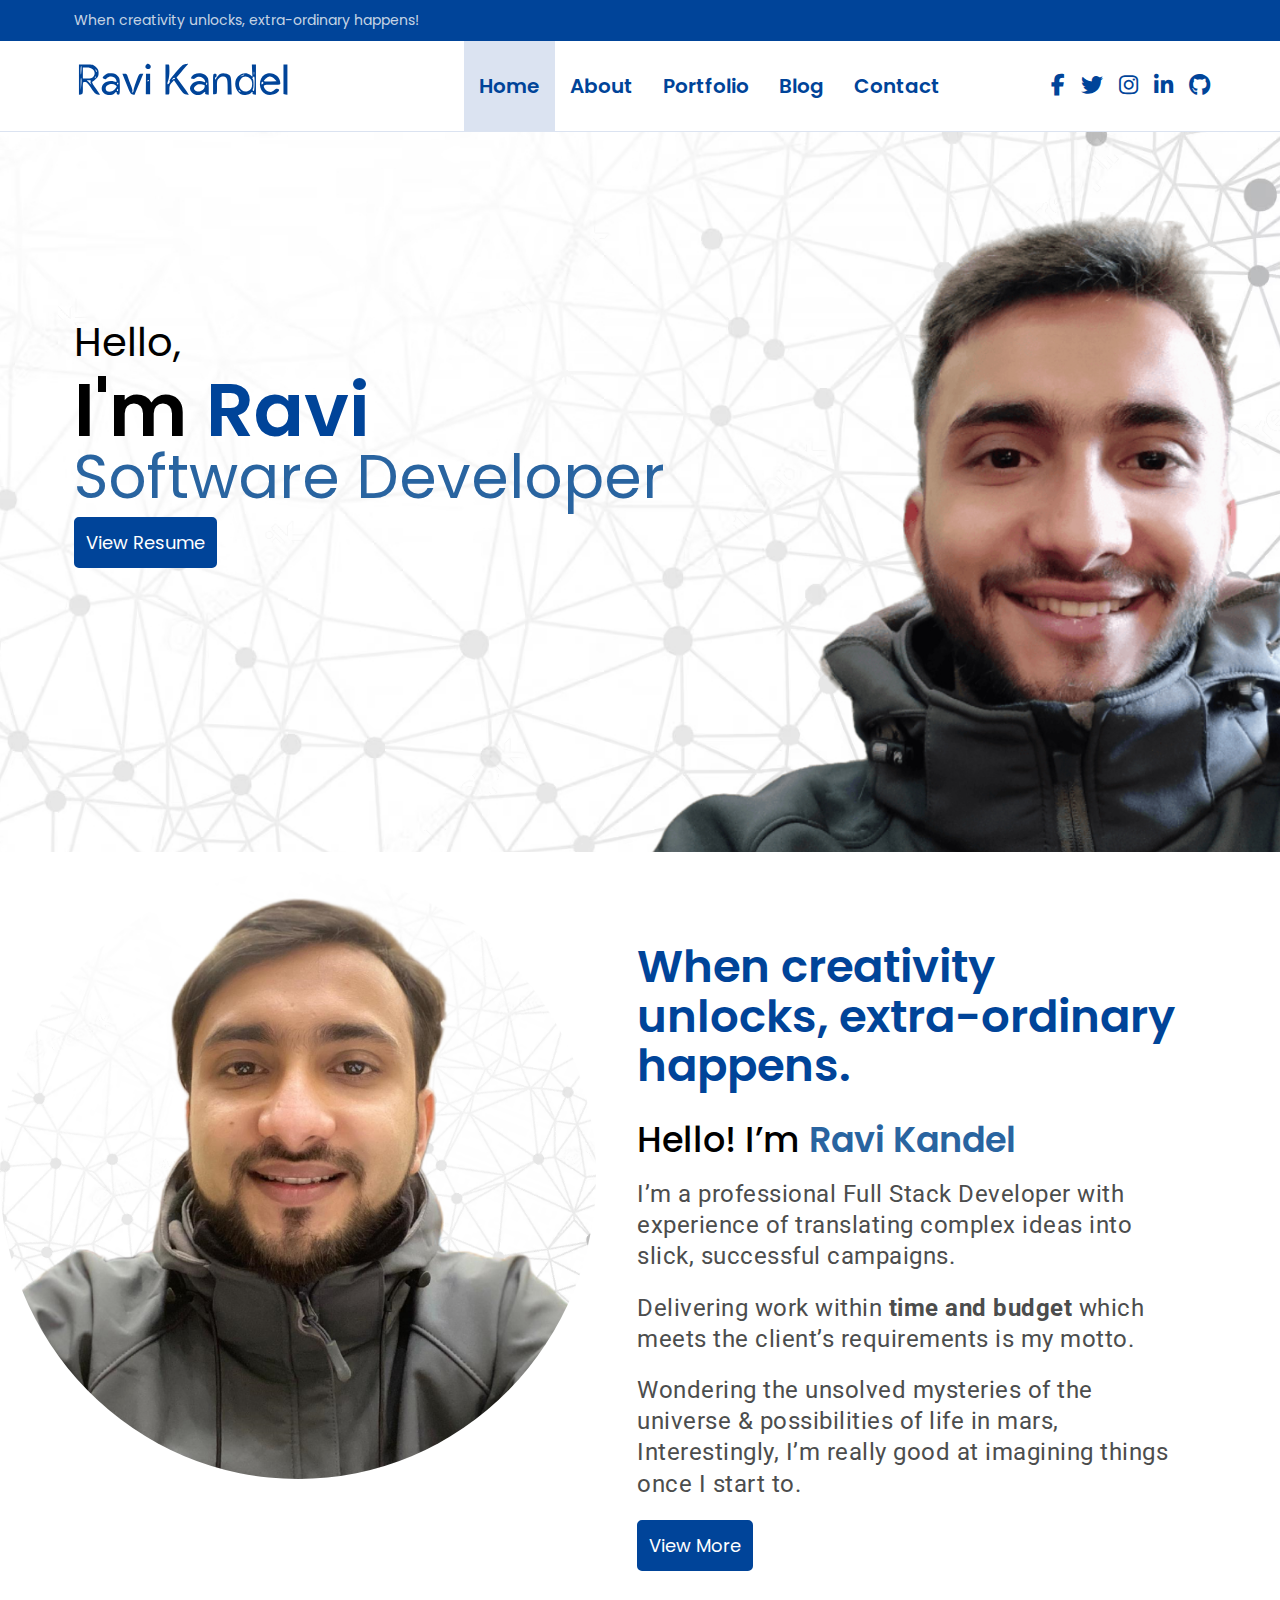
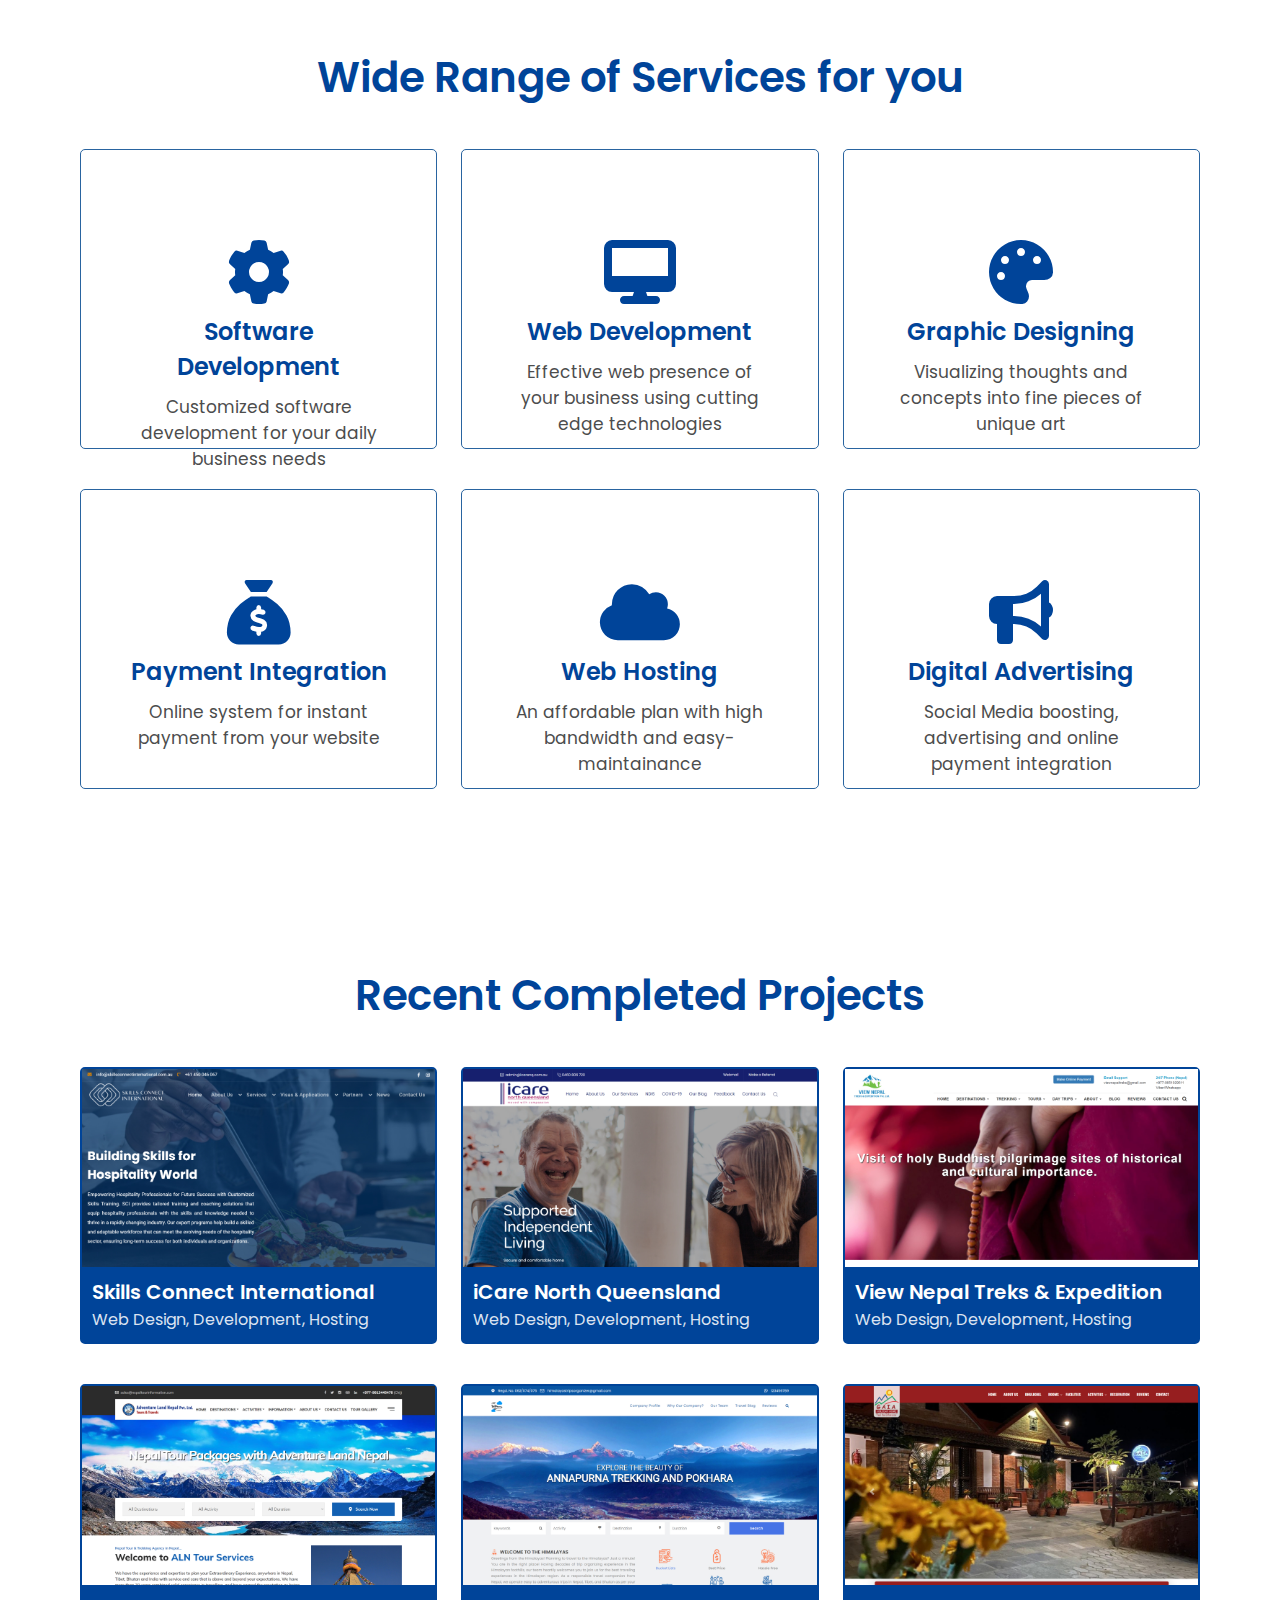
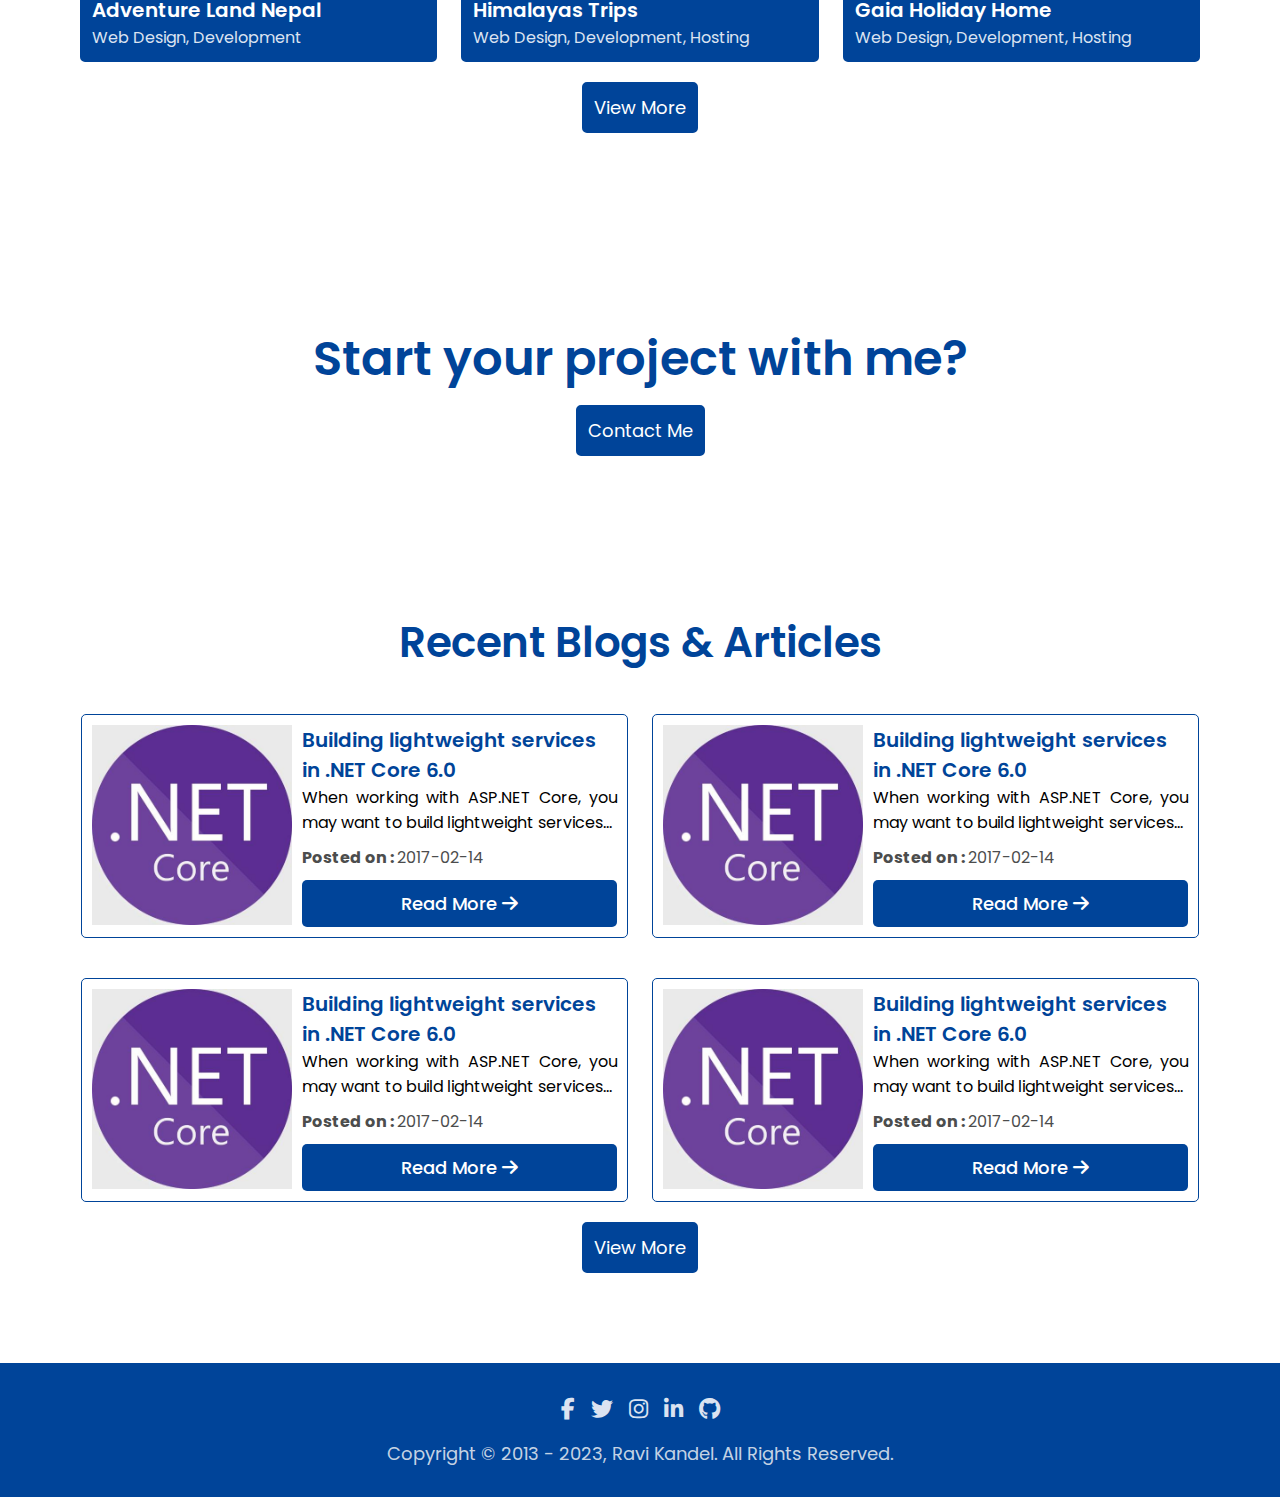
==== index.html @ 2e98d21c "initial commit" ====
<!DOCTYPE html>
<html lang="en">

<head>
    <meta charset="UTF-8">
    <meta name="viewport" content="width=device-width, initial-scale=1.0">
    <title>Home</title>
    <link rel="stylesheet" href="css/style.css" />
    <script type="text/javascript" src="js/app.js" defer></script>

</head>

<body>

    <!--Header Start-->
    <header>
        <div class="header-top">
            <div class="display-frame">
                <p>When creativity unlocks, extra-ordinary happens!</p>
            </div>
        </div>
        <div class="header-bottom">
            <div class="display-frame">
                <div class="logo"><a href="index.html"><img src="images/logo.svg" title="Ravi Kandel" alt="Logo"></a>
                </div>
                <nav>
                    <ul>
                        <li class="active"><a href="index.html">Home</a></li>
                        <li><a href="about.html">About</a></li>
                        <li><a href="portfolio.html">Portfolio</a></li>
                        <li><a href="blog.html">Blog</a></li>
                        <li><a href="contact.html">Contact</a></li>
                    </ul>
                </nav>
                <div class="media-icons">
                    <a title="Facebook" class="icon-facebook" href="https://www.facebook.com/ravi.kandel2"><i
                            class="fab fa-facebook-f"></i></a>
                    <a title="Twitter" class="icon-twitter" href="http://www.twitter.com/ravikandel1"><i
                            class="fab fa-twitter"></i></a>
                    <a title="Instagram" class="icon-instagram" href="https://www.instagram.com/ravi.kandel2"><i
                            class="fab fa-instagram"></i></a>
                    <a title="LinkedIn" class="icon-linkedin" href="https://www.instagram.com/ravi.kandel2"><i
                            class="fab fa-linkedin-in"></i></a>
                    <a title="Github" class="icon-github" href="https://github.com/ravikandel1"> <i
                            class="fab fa-github"></i></a>
                </div>
            </div>
        </div>
    </header>
    <!--Header End-->

    <!-- Main Banner Section Start -->
    <section class="main-banner">
        <div class="display-frame">
            <div class="welcome-text">
                <h3>Hello,</h3>
                <h1>I'm <span class="theme-color">Ravi</span></h1>
                <h2>Software Developer</h2>
                <button id="btnViewResume">View Resume</button>
            </div>
        </div>
    </section>
    <!-- Main Banner Section End -->

    <!-- About Section Start -->
    <section class="about-me">
        <div class="left-column">
            <img src="images/ravi.png">
        </div>
        <div class="right-column">
            <h1>When creativity unlocks, <span>extra-ordinary happens.</span></h1>
            <h2>Hello! I’m <span>Ravi Kandel</span></h2>
            <p>I’m a professional Full Stack Developer with experience of translating complex ideas into slick,
                successful campaigns.</p>
            <p>Delivering work within <strong>time and budget</strong> which meets the
                client’s requirements is my motto.</p>
            <p>Wondering the unsolved mysteries of the universe & possibilities of life in mars, Interestingly, I’m
                really good at imagining things once I start to.</p>
            <button id="btnAboutMore">View More</button>
        </div>
    </section>
    <!-- About Section End -->

    <!-- Services Section Start -->
    <section class="services">
        <div class="display-frame">
            <h1>Wide Range of Services for you</h1>
            <div class="column"><i class="fas fa-cog fa-4x"></i>
                <h2>Software Development</h2>
                <p>Customized software development for your daily business needs</p>
            </div>
            <div class="column"><i class="fas fa-desktop fa-4x"></i>
                <h2>Web Development</h2>
                <p>Effective web presence of your business using cutting edge technologies</p>
            </div>
            <div class="column"><i class="fas fa-palette fa-4x"></i>
                <h2>Graphic Designing</h2>
                <p>Visualizing thoughts and concepts into fine pieces of unique art</p>
            </div>
            <div class="column"><i class="fas fa-sack-dollar fa-4x"></i>
                <h2>Payment Integration</h2>
                <p>Online system for instant payment from your website</p>
            </div>
            <div class="column"><i class="fas fa-cloud fa-4x"></i>
                <h2>Web Hosting</h2>
                <p>An affordable plan with high bandwidth and easy-maintainance</p>
            </div>
            <div class="column"><i class="fas fa-bullhorn fa-4x"></i>
                <h2>Digital Advertising</h2>
                <p>Social Media boosting, advertising and online payment integration</p>
            </div>
        </div>
    </section>
    <!-- Services Section End -->

    <!-- Portfolio Section Start  -->
    <section class="portfolio">
        <div class="display-frame">
            <h1>Recent Completed Projects</h1>
            <figure>
                <a target="_blank" href="images/sci-full.jpg">
                    <img src="images/sci-small.jpg" alt="Skills Connect International"
                        title="Click to View Full Image" />
                </a>
                <figcaption>
                    <a target="_blank" href="https://skillsconnectinternational.com.au/">Skills Connect International
                    </a>
                    <p>Web Design, Development, Hosting</p>
                </figcaption>
            </figure>

            <figure>
                <a target="_blank" href="images/icare-full.jpg">
                    <img src="images/icare-small.jpg" alt="iCare North Queensland" title="Click to View Full Image" />
                </a>
                <figcaption>
                    <a target="_blank" href="https://icarenq.com.au/">iCare North Queensland</a>
                    <p>Web Design, Development, Hosting</p>
                </figcaption>
            </figure>

            <figure>
                <a target="_blank" href="images/viewnepal-full.jpg">
                    <img src="images/viewnepal-small.jpg" alt="View Nepal Treks & Expedition"
                        title="Click to View Full Image" />
                </a>
                <figcaption>
                    <a target="_blank" href="https://viewnepaltreks.com/">View Nepal Treks & Expedition</a>
                    <p>Web Design, Development, Hosting</p>
                </figcaption>
            </figure>

            <figure>
                <a target="_blank" href="images/adventurelandNepal-full.jpg">
                    <img src="images/adventurelandNepal-small.jpg" alt="Adventure Land Nepal"
                        title="Click to View Full Image" />
                </a>
                <figcaption>
                    <a target="_blank" href="https://www.nepaltourinformation.com/">Adventure Land Nepal</a>
                    <p>Web Design, Development</p>
                </figcaption>
            </figure>
            <figure>
                <a target="_blank" href="images/himalayastrips-full.jpg">
                    <img src="images/himalayastrips-small.jpg" alt="Himalayas Trips" title="Click to View Full Image" />
                </a>
                <figcaption>
                    <a target="_blank" href="https://www.himalayastrips.com/">Himalayas Trips</a>
                    <p>Web Design, Development, Hosting</p>
                </figcaption>
            </figure>
            <figure>
                <a target="_blank" href="images/gaia-full.jpg">
                    <img src="images/gaia-small.jpg" alt="Gaia Holiday Home" title="Click to View Full Image" />
                </a>
                <figcaption>
                    <a target="_blank" href="https://www.gaiaholidayhome.com/">Gaia Holiday Home</a>
                    <p>Web Design, Development, Hosting</p>
                </figcaption>
            </figure>
            <button id="btnViewMorePortfolio">View More</button>
        </div>
    </section>
    <!-- Portfolio Section End -->

    <!-- Project Inquiry Section Start -->
    <section class="inquiry">
        <div class="display-frame">
            <h1>Start your project with me?</h1>
            <button id="btnContactMe">Contact Me</button>
        </div>
    </section>
    <!-- Project Inquiry Section End -->

    <!-- Blog Section Start  -->
    <section class="blog">
        <div class="display-frame">
            <h1>Recent Blogs & Articles</h1>

            <figure>
                <a target="_blank"
                    href="https://www.ravikandel.com.np/building-lightweight-services-in-asp-net-core-6/">
                    <img src="images/blog1.jpg" alt="Building lightweight services
                    in .NET Core 6.0" title="Click to Read Full Blog" />
                </a>

                <figcaption>
                    <a target="_blank"
                        href="https://www.ravikandel.com.np/building-lightweight-services-in-asp-net-core-6/">Building
                        lightweight services
                        in .NET Core 6.0
                    </a>
                    <p>When working with ASP.NET Core, you may want to build lightweight services...
                    </p>
                    <span>
                        <strong>Posted on : </strong><time datetime="2017-02-14">2017-02-14</time>
                    </span>
                    <a class="readmore" target="_blank"
                        href="https://www.ravikandel.com.np/building-lightweight-services-in-asp-net-core-6/">Read
                        More <i class="fa fa-arrow-right"></i></a>
                </figcaption>
            </figure>

            <figure>
                <a target="_blank"
                    href="https://www.ravikandel.com.np/building-lightweight-services-in-asp-net-core-6/">
                    <img src="images/blog1.jpg" alt="Building lightweight services
                    in .NET Core 6.0" title="Click to Read Full Blog" />
                </a>

                <figcaption>
                    <a target="_blank"
                        href="https://www.ravikandel.com.np/building-lightweight-services-in-asp-net-core-6/">Building
                        lightweight services
                        in .NET Core 6.0
                    </a>
                    <p>When working with ASP.NET Core, you may want to build lightweight services...
                    </p>
                    <span>
                        <strong>Posted on : </strong><time datetime="2017-02-14">2017-02-14</time>
                    </span>
                    <a class="readmore" target="_blank"
                        href="https://www.ravikandel.com.np/building-lightweight-services-in-asp-net-core-6/">Read
                        More <i class="fa fa-arrow-right"></i></a>
                </figcaption>
            </figure>
            <figure>
                <a target="_blank"
                    href="https://www.ravikandel.com.np/building-lightweight-services-in-asp-net-core-6/">
                    <img src="images/blog1.jpg" alt="Building lightweight services
                    in .NET Core 6.0" title="Click to Read Full Blog" />
                </a>

                <figcaption>
                    <a target="_blank"
                        href="https://www.ravikandel.com.np/building-lightweight-services-in-asp-net-core-6/">Building
                        lightweight services
                        in .NET Core 6.0
                    </a>
                    <p>When working with ASP.NET Core, you may want to build lightweight services...
                    </p>
                    <span>
                        <strong>Posted on : </strong><time datetime="2017-02-14">2017-02-14</time>
                    </span>
                    <a class="readmore" target="_blank"
                        href="https://www.ravikandel.com.np/building-lightweight-services-in-asp-net-core-6/">Read
                        More <i class="fa fa-arrow-right"></i></a>
                </figcaption>
            </figure>
            <figure>
                <a target="_blank"
                    href="https://www.ravikandel.com.np/building-lightweight-services-in-asp-net-core-6/">
                    <img src="images/blog1.jpg" alt="Building lightweight services
                    in .NET Core 6.0" title="Click to Read Full Blog" />
                </a>

                <figcaption>
                    <a target="_blank"
                        href="https://www.ravikandel.com.np/building-lightweight-services-in-asp-net-core-6/">Building
                        lightweight services
                        in .NET Core 6.0
                    </a>
                    <p>When working with ASP.NET Core, you may want to build lightweight services...
                    </p>
                    <span>
                        <strong>Posted on : </strong><time datetime="2017-02-14">2017-02-14</time>
                    </span>
                    <a class="readmore" target="_blank"
                        href="https://www.ravikandel.com.np/building-lightweight-services-in-asp-net-core-6/">Read
                        More <i class="fa fa-arrow-right"></i></a>
                </figcaption>
            </figure>

            <button id="btnViewMoreBlog">View More</button>
        </div>
    </section>
    <!-- Blog Section End -->

    <!-- Footer Section Start -->
    <footer>
        <div class="hero-text">
            <div class="media-icons">
                <a title="Facebook" class="icon-facebook" href="https://www.facebook.com/ravi.kandel2"><i
                        class="fab fa-facebook-f"></i></a>
                <a title="Twitter" class="icon-twitter" href="http://www.twitter.com/ravikandel1"><i
                        class="fab fa-twitter"></i></a>
                <a title="Instagram" class="icon-instagram" href="https://www.instagram.com/ravi.kandel2"><i
                        class="fab fa-instagram"></i></a>
                <a title="LinkedIn" class="icon-linkedin" href="https://www.instagram.com/ravi.kandel2"><i
                        class="fab fa-linkedin-in"></i></a>
                <a title="Github" class="icon-github" href="https://github.com/ravikandel1"> <i
                        class="fab fa-github"></i></a>
            </div>
            <p>Copyright © 2013 - 2023, Ravi Kandel. All Rights Reserved.</p>
        </div>
    </footer>

</body>

</html>
---- css/style.css ----
@import url('https://fonts.googleapis.com/css2?family=Roboto:wght@300;400;500;700;900&display=swap');
@import url("https://fonts.googleapis.com/css2?family=Poppins:wght@400;600;700&display=swap");
@import url('https://cdnjs.cloudflare.com/ajax/libs/font-awesome/6.4.0/css/all.min.css');


/*reset the browser default */
* {
    margin: 0;
    padding: 0;
    text-decoration: none;
    box-sizing: border-box;
    scroll-behavior: smooth;
}

body,
html {
    font-size: 16px;
    font-family: 'Poppins', sans-serif;
    font-weight: 400;
    margin: 0 auto;
    padding: 0;
}

.display-frame {
    width: 90%;
    margin: 0 auto;
}

.theme-color {
    color: #004499;
}

/* header top */
header .header-top {
    position: relative;
    display: block;
    background: #004499;
}

header .header-top p {
    padding: 10px;
    color: rgba(250, 250, 250, 0.8);
    font-size: 14px;
    font-weight: 400;
}

/* header bottom */

header .header-bottom {
    background-color: #FFFFFF;
    display: flex;
    transition: all 0.3s ease;
    justify-content: space-between;
    align-items: center;
    margin: auto;
    border-bottom: 1px solid #dbe3f1;
}

/* header bottom logo */

header .header-bottom .logo {
    float: left;
    padding: 14px 0;
}

header .header-bottom .logo a img {
    min-width: 30%;
    max-width: 59%;
}

/* header bottom nav */

nav {
    float: left;
    font-size: 16px;
}

nav ul li {
    padding: 30px 0;
    list-style: none;
    float: left;
    border: 0;
}

nav ul li a {
    font-size: 20px;
    padding: 30px 15px;
    font-weight: 600;
    color: #004499;
    font-family: 'Poppins', sans-serif;
    transition: all 0.4s ease;
}

nav ul li.active,
nav ul li:hover {
    color: #004499;
    background: #dbe3f1;
}

/* header bottom media icons */

header .header-bottom .media-icons {
    padding: 28px 0;
    float: right;
}

header .header-bottom .media-icons a {
    font-size: 22px;
    margin: 0px 6px 4px;
    color: #004499;
}

.media-icons a.icon-facebook:hover {
    color: #3B5998;
}

.media-icons a.icon-twitter:hover {
    color: #00ACEE;
}

.media-icons a.icon-instagram:hover {
    color: #EA4C89;
}

.media-icons a.icon-linkedin:hover {
    color: #0E76A8;
}

.media-icons a.icon-github:hover {
    color: #000000;
}


/*Breadcrum*/

.breadcrum {
    background-image: url("../images/bg.jpg");
    background-size: cover;
    background-position: center;
    background-attachment: fixed;
    padding: calc(5vh) 0;
    font-family: 'Poppins', sans-serif;
    text-align: center;
}

.breadcrum h1 {
    font-size: 36px;
    font-weight: 600;
    font-family: 'Poppins', sans-serif;
    line-height: 1.5;
    padding: 10px;
    color: #004499;
}

.breadcrum ul {
    list-style: none;
    margin: 0;
    padding: 0;
}

.breadcrum ul li {
    font-size: 20px;
    display: inline-block;
    color: #000000;

}

.breadcrum ul li a {
    color: #004499;
}

.breadcrum ul li a:hover {
    text-decoration: underline;
}

.breadcrum ul li i {
    margin: 0 10px;
    color: #004499;

}

/* Main Banner */

.main-banner {
    height: 80vh;
    background: url("../images/aa.jpg") no-repeat;
    background-size: cover;
    background-position: center;
    background-attachment: fixed;

}

.welcome-text {
    padding: calc(20vh) 10px 0;
}

.welcome-text h1 {
    font-size: 75px;
    font-weight: 600;
    line-height: 1;

}

.welcome-text h2 {
    font-size: 60px;
    font-weight: 400;
    line-height: 1;
    margin-bottom: 10px;
    color: #2964a0;
}

.welcome-text h3 {
    font-size: 40px;
    line-height: 1.5;
    font-weight: 400;
}


.welcome-text button,
.right-column button,
.portfolio button,
.inquiry button,
.blog button {
    outline: none;
    padding: 10px;
    border-radius: 5px;
    font-size: 18px;
    font-weight: 400;
    background-color: #004499;
    font-family: 'Poppins', sans-serif;
    color: #FFFFFF;
    cursor: pointer;
    border: 2px solid #004499;
    transition: all 0.4s ease;
}

.welcome-text button:hover,
.right-column button:hover,
.portfolio button:hover,
.inquiry button:hover,
.blog button:hover {

    background: transparent;
    color: #004499;
    margin-left: 5px;
}

/* About Me */
.about-me {
    padding: 0 0 20px;
    display: flex;
}

.about-me .left-column {
    padding: 20px 0 0;
    display: inline-block;
    width: 49vw;
}

.about-me .left-column img {
    width: 95%;
    border-radius: 50%;
    display: block;
}

.about-me .right-column {
    display: inline-block;
    width: 44vw;
    padding: calc(10vh) 10px 0;
}

.about-me .right-column h1 {
    font-size: 45px;
    font-weight: 600;
    margin-bottom: 30px;
    font-family: 'Poppins', sans-serif;
    line-height: 1.1;
    color: #004499;
}

.about-me .right-column h1 span {
    color: #004499;
}

.about-me .right-column h2 {
    font-size: 35px;
    font-weight: 500;
    margin-bottom: 20px;
    font-family: 'Poppins', sans-serif;
    line-height: 1.1;
    color: #000000;
}

.about-me .right-column h2 span {
    color: #2964a0;
    font-weight: 600;
}

.about-me .right-column p {
    font-size: 24px;
    font-weight: 400;
    font-family: 'Roboto', sans-serif;
    letter-spacing: 0.5px;
    line-height: 1.3;
    margin: 20px 0;
    color: #4c4d4d;
}

/*Services Section*/
.services {
    background-image: url("../images/bg.jpg");
    background-size: cover;
    background-position: center;
    background-attachment: fixed;
    display: flex;
    text-align: center;
    padding: calc(5vh) 0 calc(10vh);
}

.services h1 {
    text-align: center;
    padding: 10px 0 20px;
    font-size: 42px;
    font-family: 'Poppins', sans-serif;
    font-weight: 600;
    color: #004499;
}

.services .column {
    cursor: pointer;
    display: inline-grid;
    border: 1px solid #2964a0;
    width: 31%;
    height: 300px;
    background-color: #FFFFFF;
    padding: calc(10vh) calc(5vh);
    color: #FFFFFF;
    border-radius: 5px;
    margin: 20px 10px;
}

.services .column:hover {
    background-color: #dbe3f1;
}

.services .column i {
    margin-bottom: 10px;
    color: #004499;
}

.services .column h2 {
    margin-bottom: 10px;
    font-size: 24px;
    font-family: 'Poppins', sans-serif;
    color: #004499;
    font-weight: 600;
}

.services .column p {
    color: #4c4d4d;
    font-size: 17px;
    font-family: 'Poppins', sans-serif;
}

/*Portfolio Section*/
.portfolio {
    padding: calc(5vh) 0 calc(10vh);
    text-align: center;
}

.portfolio h1 {
    padding: 20px 0;
    font-size: 42px;
    font-family: 'Poppins', sans-serif;
    font-weight: 600;
    color: #004499;
}

.portfolio figure {
    display: inline-block;
    width: 31%;
    border: 2px solid #004499;
    color: #FFFFFF;
    border-radius: 5px;
    margin: 20px 10px;
    text-align: left;
    position: relative;
}

.portfolio figure>a {
    display: block;
    overflow: hidden;
}

.portfolio figure img {
    width: 100%;
    height: auto;
    display: block;
    filter: blur(0.5px);
    cursor: zoom-in;
    transition: transform 0.2s;
}

.portfolio figure img:hover {
    filter: none;
    transform: scale(1.1);

}

.portfolio figure figcaption {
    background: #004499;
    padding: 10px;
}

.portfolio figure figcaption a {
    font-weight: 600;
    font-size: 20px;
    color: #fff;
}

.portfolio figure figcaption a:hover {
    color: #dbe3f1;
}

.portfolio figure figcaption p {
    color: #dbe3f1;
    font-size: 16px;
}


/*Inquiry Section*/
.inquiry {
    background-image: url("../images/bg.jpg");
    background-size: cover;
    background-position: center;
    background-attachment: fixed;
    text-align: center;
    padding: calc(10vh) 0;
}

.inquiry h1 {
    font-size: 48px;
    font-weight: 600;
    font-family: 'Poppins', sans-serif;
    line-height: 1.5;
    padding: 10px;
    color: #004499;
}



/*Blog Section*/
.blog {
    text-align: center;
    padding: calc(5vh) 0 calc(10vh);
}

.blog h1 {
    padding: 20px 0;
    font-size: 42px;
    font-family: 'Poppins', sans-serif;
    font-weight: 600;
    color: #004499;
}

.blog figure {
    display: inline-flex;
    width: 47.5%;
    border: 1px solid #004499;
    color: #004499;
    border-radius: 5px;
    margin: 20px 10px;
    padding: 10px;
}

.blog figure img {
    width: 200px;
    height: auto;
    display: block;

}

.blog figure figcaption {
    display: block;
    margin-left: 10px;
}


.blog figure figcaption a {
    font-weight: 600;
    display: block;
    text-align: left;
    font-size: 20px;
    color: #004499;
}

.blog figure figcaption a.readmore {
    padding: 10px;
    background-color: #004499;
    color: #FFFFFF;
    display: block;
    font-size: 18px;
    font-weight: 500;
    text-align: center;
    border-radius: 5px;
    margin: 0;
}

.blog figure figcaption span {
    color: #4c4d4d;
    display: block;
    text-align: left;
    margin-bottom: 10px;
}

.blog figure figcaption a:hover {
    text-decoration: underline;
}

.blog figure figcaption p {
    color: #000000;
    text-align: justify;
    margin-bottom: 10px;
    font-size: 16px;
}

/*Contact Page*/
.contact {
    margin: calc(5vh) 0 calc(10vh) 0;
}

.contact h1 {
    font-size: 26px;
    font-family: 'Poppins', sans-serif;
    font-weight: 600;
    color: #004499;
    text-align: center;
    margin-bottom: 20px;
}

.contact .left-column {
    padding: 0 10px;
    float: left;
    margin-bottom: 10px;
    width: 35vw;
}

.contact .left-column .media-icons {
    margin: 10px 0;
}

.contact .left-column .media-icons a {
    text-align: center;
    display: inline-block;
    padding: 10px;
    width: 60px;
    font-size: 28px;
    background: #004499;
    border-radius: 5px;
    color: #fff;
    margin-right: 10px;
    height: 60px;
}



.contact .left-column .media-icons a.icon-facebook:hover {
    background-color: #3B5998;
    color: #ffffff;
}

.contact .left-column .media-icons a.icon-twitter:hover {
    background-color: #00ACEE;
    color: #ffffff;
}

.contact .left-column .media-icons a.icon-instagram:hover {
    background-color: #EA4C89;
    color: #ffffff;
}

.contact .left-column .media-icons a.icon-linkedin:hover {
    background-color: #0E76A8;
    color: #ffffff;
}

.contact .left-column .media-icons a.icon-github:hover {
    background-color: #000000;
    color: #ffffff;
}


.contact .information {
    background-color: #ffffff;
    margin-bottom: 10px;
    border: 1px solid #004499;
    display: inline-flex;
    border-radius: 5px;
    align-items: center;
    width: 95%;
}

.contact .information i {
    padding: 10px;
    font-size: 38px;
    height: 60px;
    width: 60px;
    background: #004499;
    border-radius: 5px 0px 0px 5px;
    color: #fff;
    margin-right: 10px;

}

.contact .information h2 {
    font-size: 20px;
    font-weight: 600;
    color: #004499;
    margin-right: 10px;

}

.contact .information a {
    font-size: 18px;
    font-weight: 500;
    font-style: italic;
    color: #4c4d4d;
}

.contact .information a:hover {
    color: #004499;
    text-decoration: underline;
}

.contact .right-column {
    padding: 0 10px;
    display: inline-block;
    width: 50vw;
}

form {
    margin: 0;
}

form .group {
    display: flex;
    justify-content: space-between;
    flex-direction: row;
}

form .group .item {
    width: 100%;
    margin: 0 5px 10px 0;
    position: relative;
}

form .group .item .control-textarea {
    font-size: 16px;
    outline: 0;
    border: 1px solid #004499;
    color: #000;
    padding: 15px 5px 5px 50px !important;
    font-family: 'Poppins', sans-serif;
    height: 120px !important;
    border-radius: 5px;
    display: block;
    position: relative;
    transition: all 0.25s ease;
    width: 100%;
    box-shadow: 0 10px 28px 0 rgba(59, 59, 152, 0.15);
}

form .group .item .control {
    font-size: 16px;
    outline: 0;
    border: 1px solid #004499;
    height: 60px;
    color: #000;
    padding: 5px 5px 5px 50px;
    border-radius: 5px;
    display: block;
    position: relative;
    transition: all 0.25s ease;
    width: 100%;
    box-shadow: 0 10px 28px 0 rgba(59, 59, 152, 0.15);
}

form .group .item>i {
    line-height: 60px;
    color: #004499;
    position: absolute;
    pointer-events: none;
    transition: all 0.25s ease;
    top: 0;
    left: 20px;
}

input:valid {
    border: 1px solid #004499 !important;
}

input:invalid,
select:invalid,
textarea:invalid {
    border: 1px solid red !important;
}


/* footer styles */

footer {
    background: #004499;
    color: rgba(250, 250, 250, 0.8);
    padding: 30px 15px;
}

footer .media-icons {
    text-align: center;
    padding-bottom: 10px;
}

footer .media-icons a {
    font-size: 22px;
    margin: 0px 6px 4px;
    color: #dbe3f1;
    display: inline-block;
    text-align: center;
}

footer p {
    text-align: center;
    font-size: 18px;
}
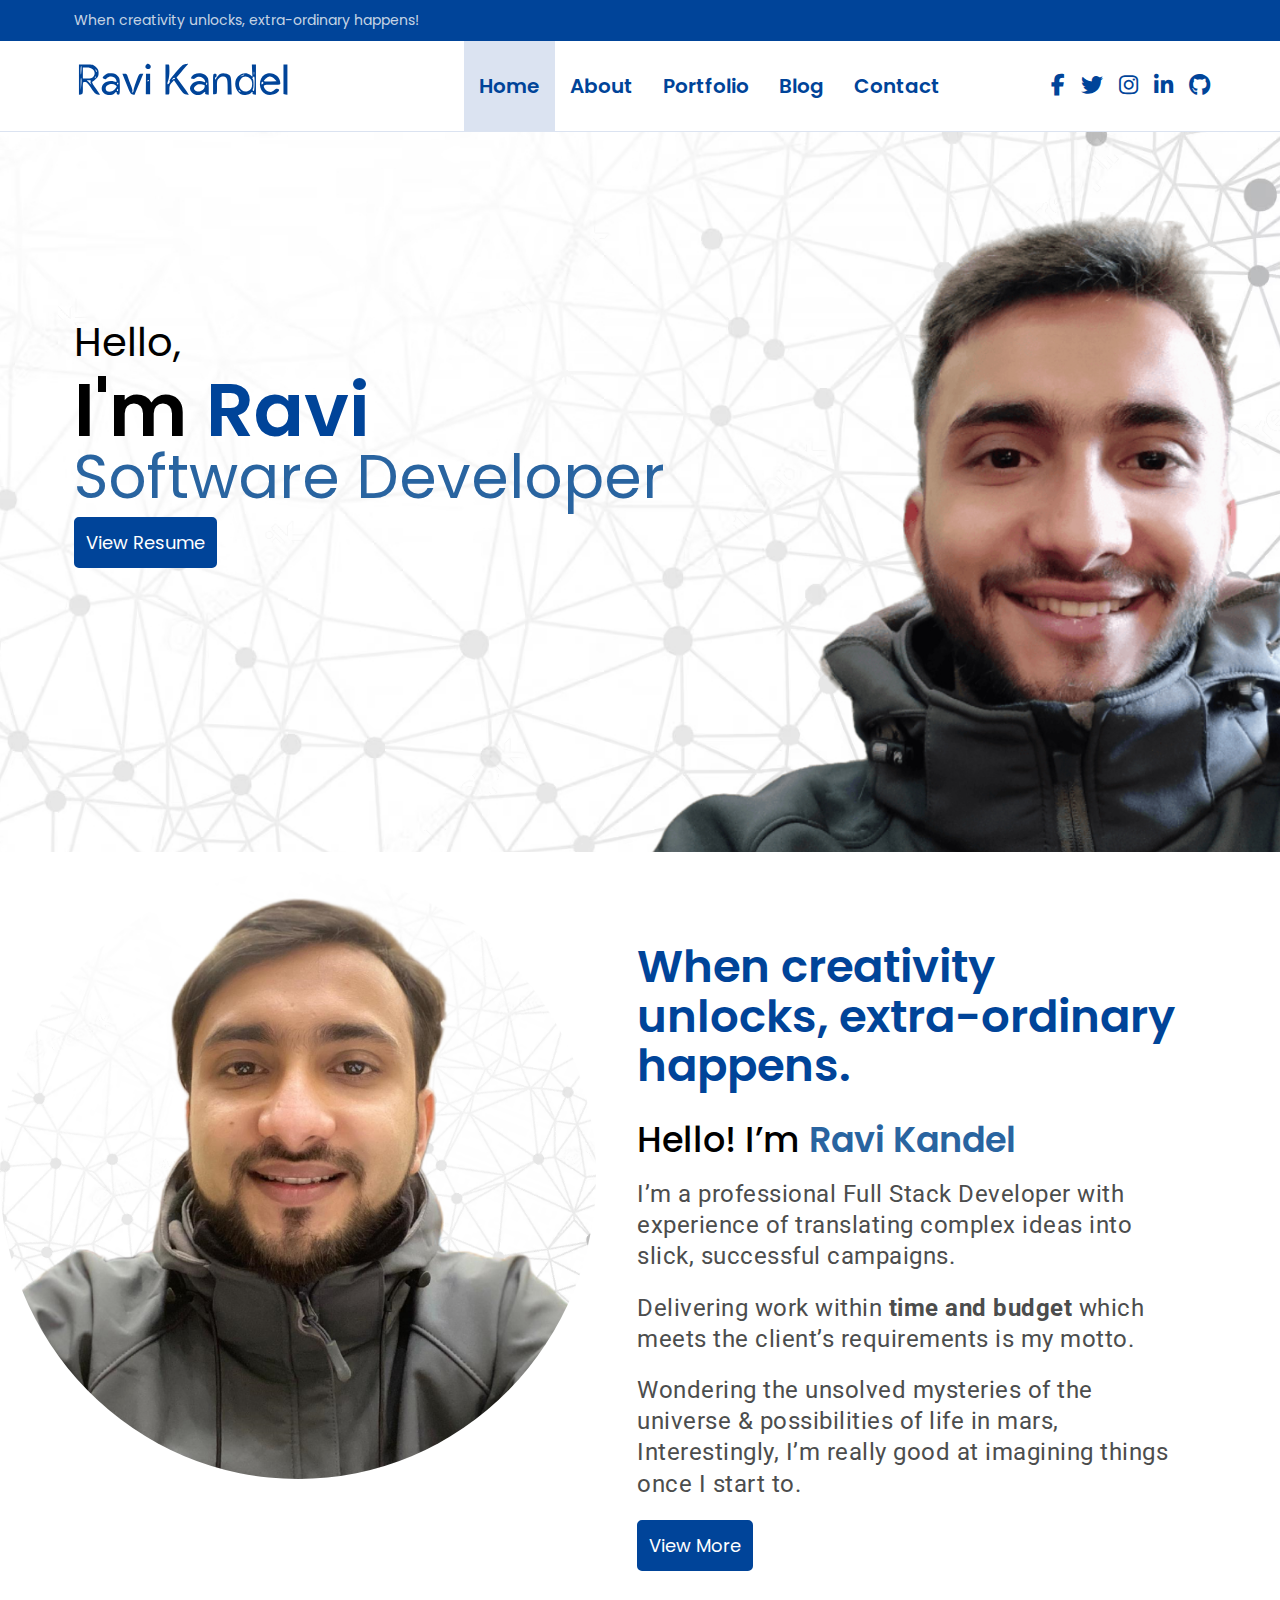
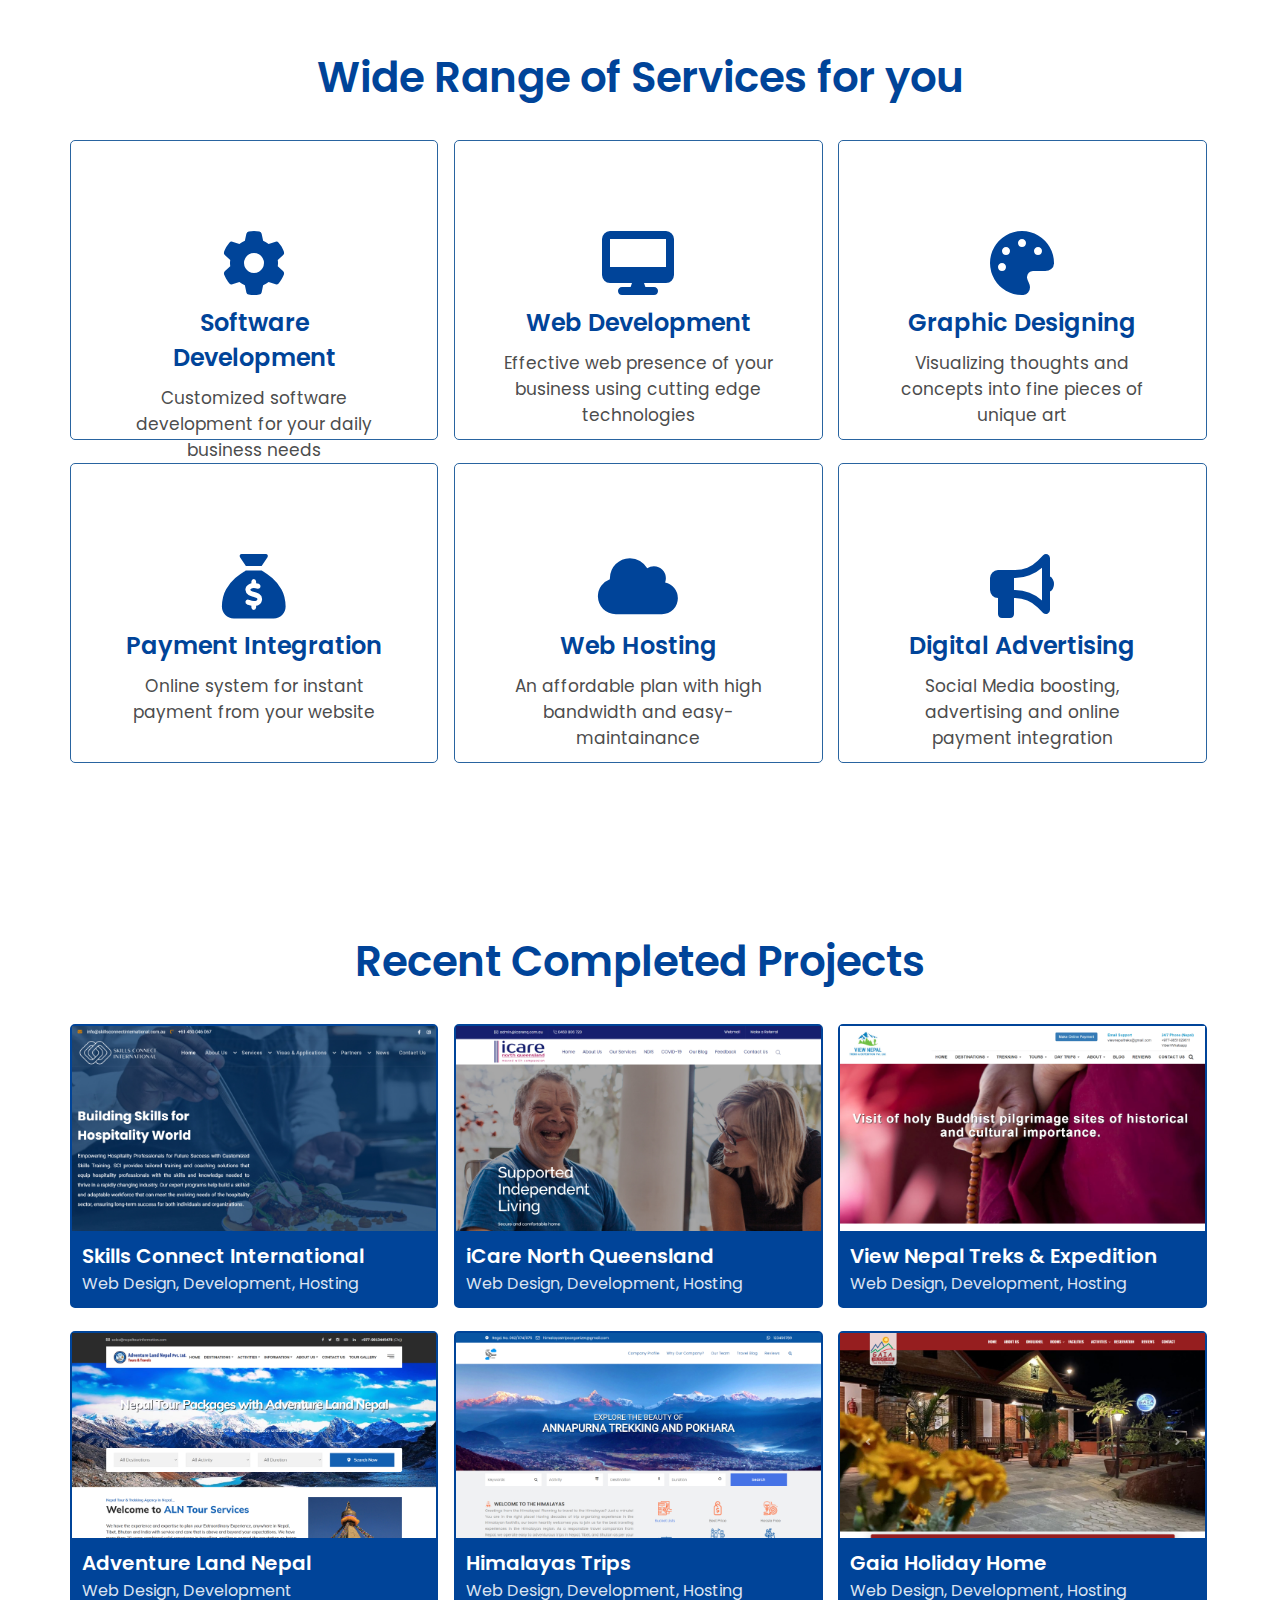
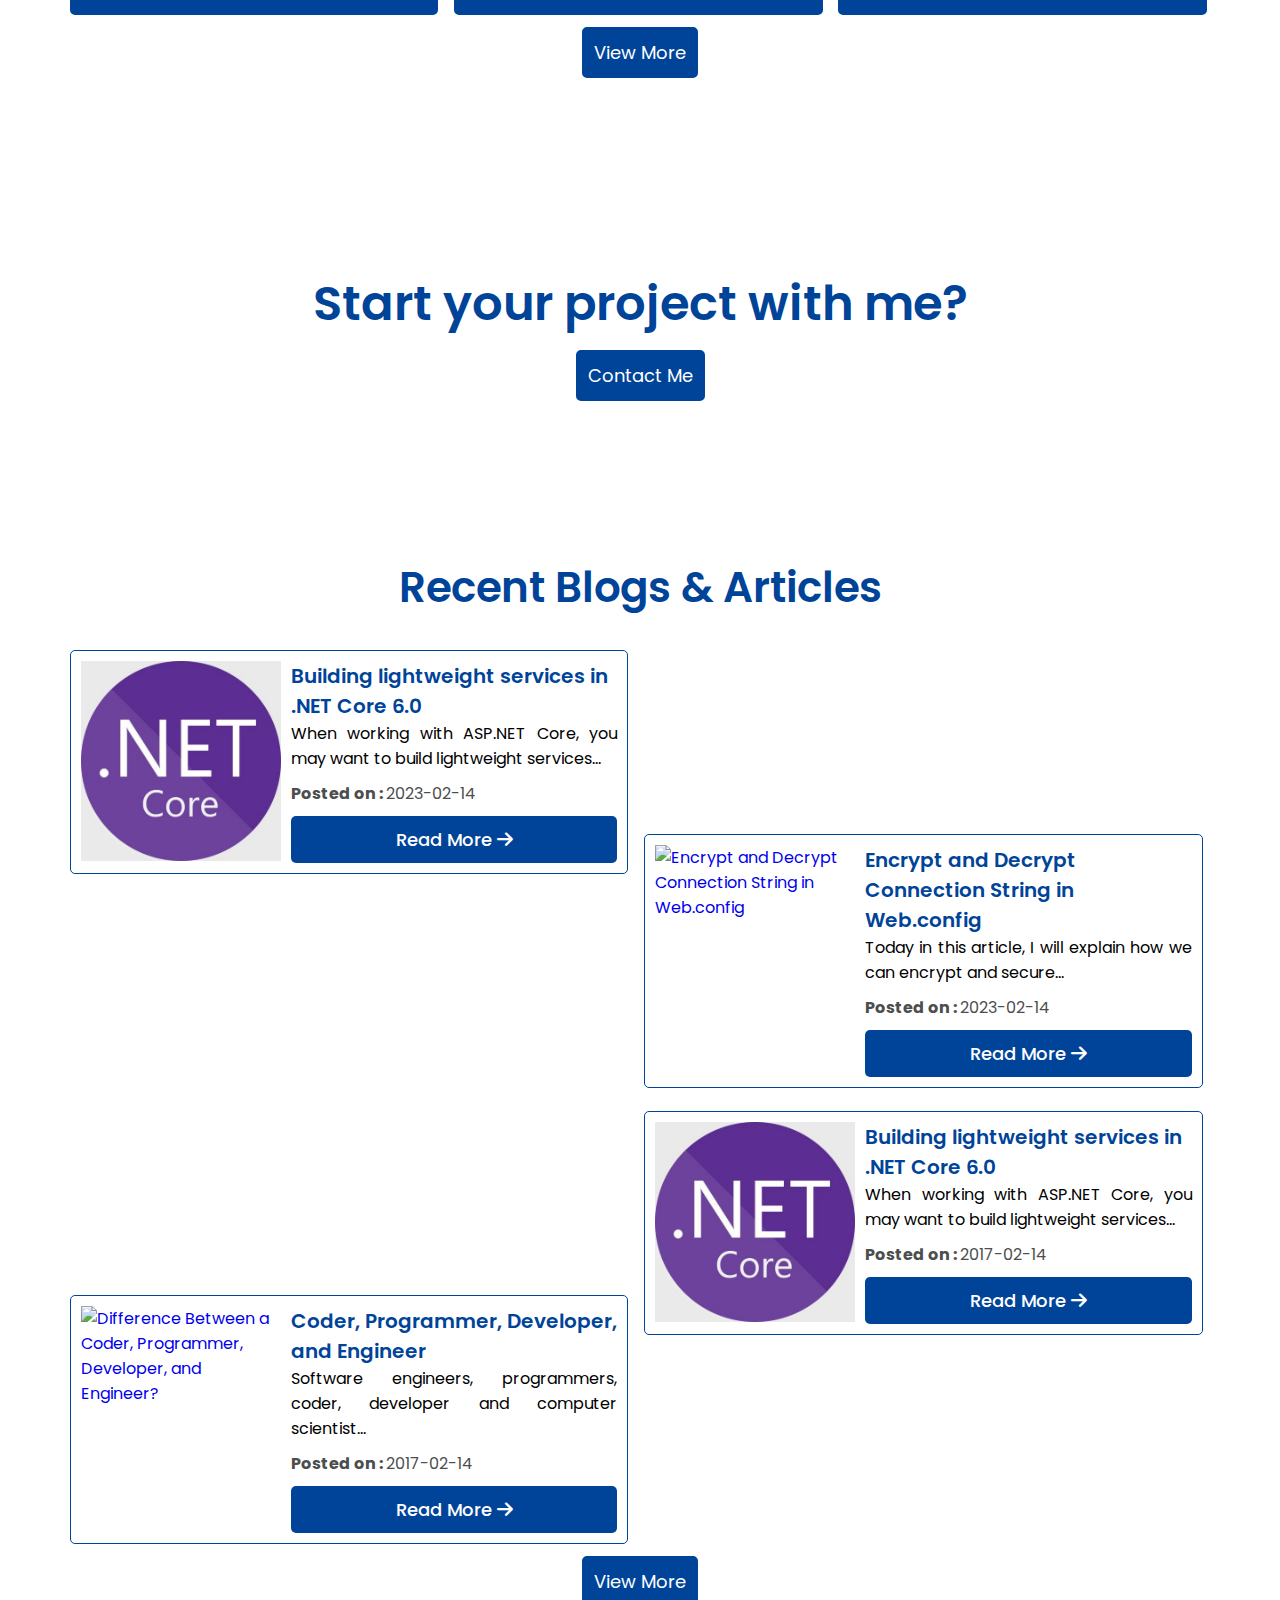
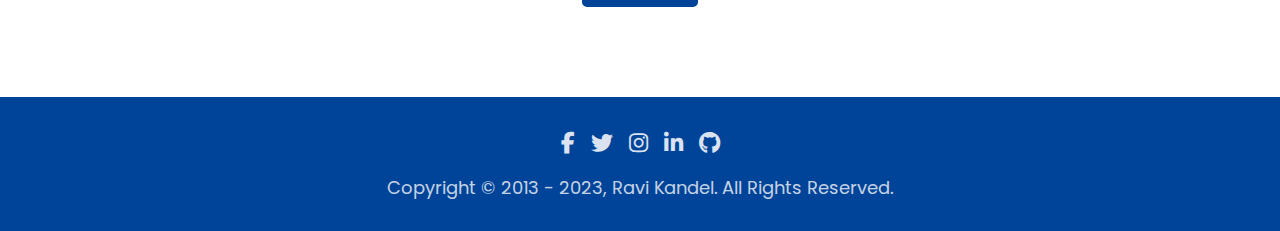
==== commit 0c9389e0: "Update index.html" ====
--- a/index.html
+++ b/index.html
@@ -4,7 +4,7 @@
 <head>
     <meta charset="UTF-8">
     <meta name="viewport" content="width=device-width, initial-scale=1.0">
-    <title>Home</title>
+    <title>Home | Ravi Kandel</title>
     <link rel="stylesheet" href="css/style.css" />
     <script type="text/javascript" src="js/app.js" defer></script>
 
@@ -213,7 +213,7 @@
                     <p>When working with ASP.NET Core, you may want to build lightweight services...
                     </p>
                     <span>
-                        <strong>Posted on : </strong><time datetime="2017-02-14">2017-02-14</time>
+                        <strong>Posted on : </strong><time datetime="2023-02-14">2023-02-14</time>
                     </span>
                     <a class="readmore" target="_blank"
                         href="https://www.ravikandel.com.np/building-lightweight-services-in-asp-net-core-6/">Read
@@ -223,47 +223,41 @@
 
             <figure>
                 <a target="_blank"
-                    href="https://www.ravikandel.com.np/building-lightweight-services-in-asp-net-core-6/">
-                    <img src="images/blog1.jpg" alt="Building lightweight services
-                    in .NET Core 6.0" title="Click to Read Full Blog" />
+                    href="https://www.ravikandel.com.np/encrypt-and-decrypt-connection-string-in-web-config/">
+                    <img src="images/blog2.jpg" alt="Encrypt and Decrypt Connection String in Web.config" />
                 </a>
 
                 <figcaption>
                     <a target="_blank"
-                        href="https://www.ravikandel.com.np/building-lightweight-services-in-asp-net-core-6/">Building
-                        lightweight services
-                        in .NET Core 6.0
-                    </a>
-                    <p>When working with ASP.NET Core, you may want to build lightweight services...
+                        href="https://www.ravikandel.com.np/encrypt-and-decrypt-connection-string-in-web-config/">Encrypt and Decrypt Connection String in Web.config
+                    </a>
+                    <p>Today in this article, I will explain how we can encrypt and secure...
+                    </p>
+                    <span>
+                        <strong>Posted on : </strong><time datetime="2023-02-14">2023-02-14</time>
+                    </span>
+                    <a class="readmore" target="_blank"
+                        href="https://www.ravikandel.com.np/encrypt-and-decrypt-connection-string-in-web-config/">Read
+                        More <i class="fa fa-arrow-right"></i></a>
+                </figcaption>
+            </figure>
+            <figure>
+                <a target="_blank"
+                    href="https://www.ravikandel.com.np/difference-between-a-coder-programmer-developer-and-engineer/">
+                    <img src="images/blog3.jpg" alt="Difference Between a Coder, Programmer, Developer, and Engineer?" title="Click to Read Full Blog" />
+                </a>
+
+                <figcaption>
+                    <a target="_blank"
+                        href="https://www.ravikandel.com.np/difference-between-a-coder-programmer-developer-and-engineer/">Coder, Programmer, Developer, and Engineer
+                    </a>
+                    <p>Software engineers, programmers, coder, developer and computer scientist...
                     </p>
                     <span>
                         <strong>Posted on : </strong><time datetime="2017-02-14">2017-02-14</time>
                     </span>
                     <a class="readmore" target="_blank"
-                        href="https://www.ravikandel.com.np/building-lightweight-services-in-asp-net-core-6/">Read
-                        More <i class="fa fa-arrow-right"></i></a>
-                </figcaption>
-            </figure>
-            <figure>
-                <a target="_blank"
-                    href="https://www.ravikandel.com.np/building-lightweight-services-in-asp-net-core-6/">
-                    <img src="images/blog1.jpg" alt="Building lightweight services
-                    in .NET Core 6.0" title="Click to Read Full Blog" />
-                </a>
-
-                <figcaption>
-                    <a target="_blank"
-                        href="https://www.ravikandel.com.np/building-lightweight-services-in-asp-net-core-6/">Building
-                        lightweight services
-                        in .NET Core 6.0
-                    </a>
-                    <p>When working with ASP.NET Core, you may want to build lightweight services...
-                    </p>
-                    <span>
-                        <strong>Posted on : </strong><time datetime="2017-02-14">2017-02-14</time>
-                    </span>
-                    <a class="readmore" target="_blank"
-                        href="https://www.ravikandel.com.np/building-lightweight-services-in-asp-net-core-6/">Read
+                        href="https://www.ravikandel.com.np/difference-between-a-coder-programmer-developer-and-engineer/">Read
                         More <i class="fa fa-arrow-right"></i></a>
                 </figcaption>
             </figure>
@@ -317,4 +311,4 @@
 
 </body>
 
-</html>+</html>
--- a/css/style.css
+++ b/css/style.css
@@ -233,6 +233,12 @@
     border: 2px solid #004499;
     transition: all 0.4s ease;
 }
+.portfolio button,
+.blog button
+{
+    display: block;
+    margin: 0 auto;
+}
 
 .welcome-text button:hover,
 .right-column button:hover,
@@ -242,7 +248,6 @@
 
     background: transparent;
     color: #004499;
-    margin-left: 5px;
 }
 
 /* About Me */
@@ -313,7 +318,6 @@
     background-position: center;
     background-attachment: fixed;
     display: flex;
-    text-align: center;
     padding: calc(5vh) 0 calc(10vh);
 }
 
@@ -327,16 +331,17 @@
 }
 
 .services .column {
+    text-align: center;
     cursor: pointer;
     display: inline-grid;
     border: 1px solid #2964a0;
-    width: 31%;
+    width: 32%;
     height: 300px;
     background-color: #FFFFFF;
     padding: calc(10vh) calc(5vh);
     color: #FFFFFF;
     border-radius: 5px;
-    margin: 20px 10px;
+    margin: 1% 0.5%;
 }
 
 .services .column:hover {
@@ -365,7 +370,7 @@
 /*Portfolio Section*/
 .portfolio {
     padding: calc(5vh) 0 calc(10vh);
-    text-align: center;
+    
 }
 
 .portfolio h1 {
@@ -373,16 +378,17 @@
     font-size: 42px;
     font-family: 'Poppins', sans-serif;
     font-weight: 600;
+    text-align: center;
     color: #004499;
 }
 
 .portfolio figure {
     display: inline-block;
-    width: 31%;
+    width: 32%;
     border: 2px solid #004499;
     color: #FFFFFF;
     border-radius: 5px;
-    margin: 20px 10px;
+    margin: 1% 0.5%;
     text-align: left;
     position: relative;
 }
@@ -451,13 +457,13 @@
 
 /*Blog Section*/
 .blog {
-    text-align: center;
     padding: calc(5vh) 0 calc(10vh);
 }
 
 .blog h1 {
     padding: 20px 0;
     font-size: 42px;
+    text-align: center;
     font-family: 'Poppins', sans-serif;
     font-weight: 600;
     color: #004499;
@@ -465,11 +471,11 @@
 
 .blog figure {
     display: inline-flex;
-    width: 47.5%;
+    width: 48.5%;
     border: 1px solid #004499;
     color: #004499;
     border-radius: 5px;
-    margin: 20px 10px;
+    margin: 1% 0.5%;
     padding: 10px;
 }
 
@@ -730,4 +736,4 @@
 footer p {
     text-align: center;
     font-size: 18px;
-}+}
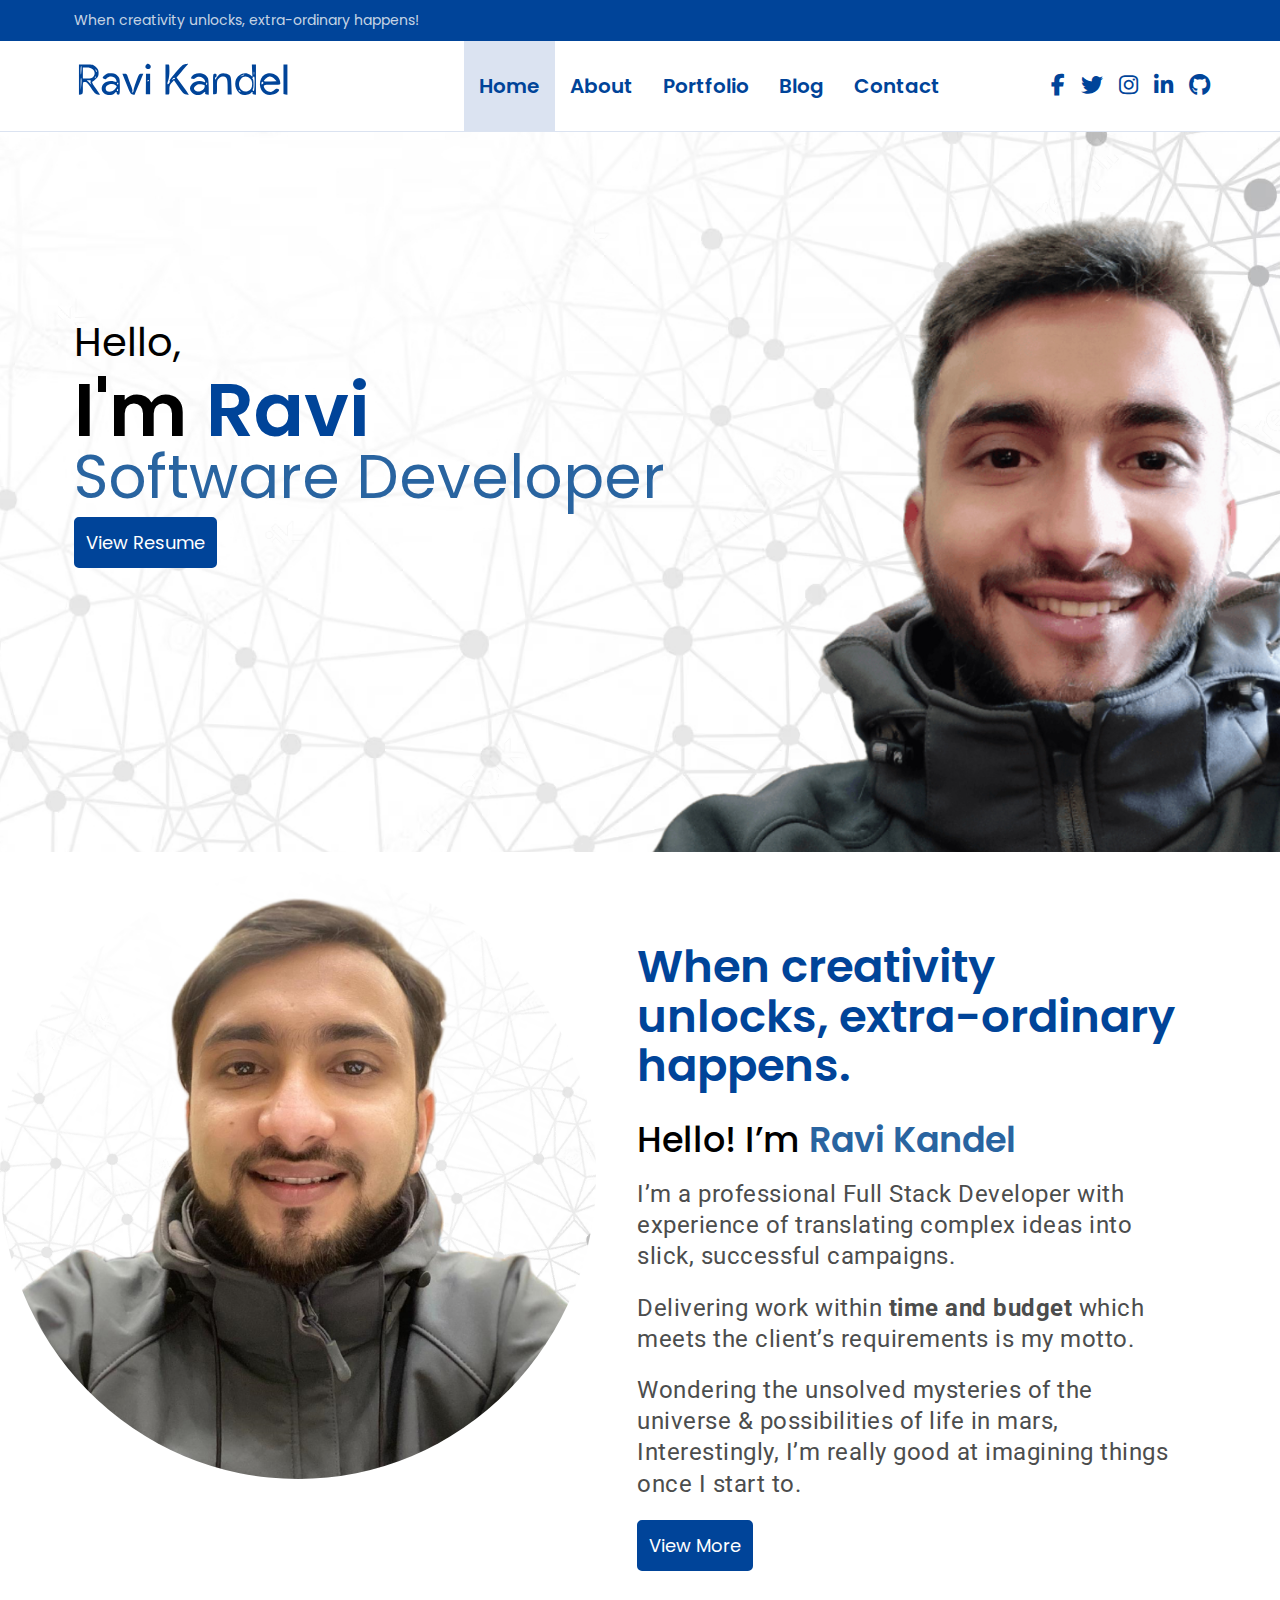
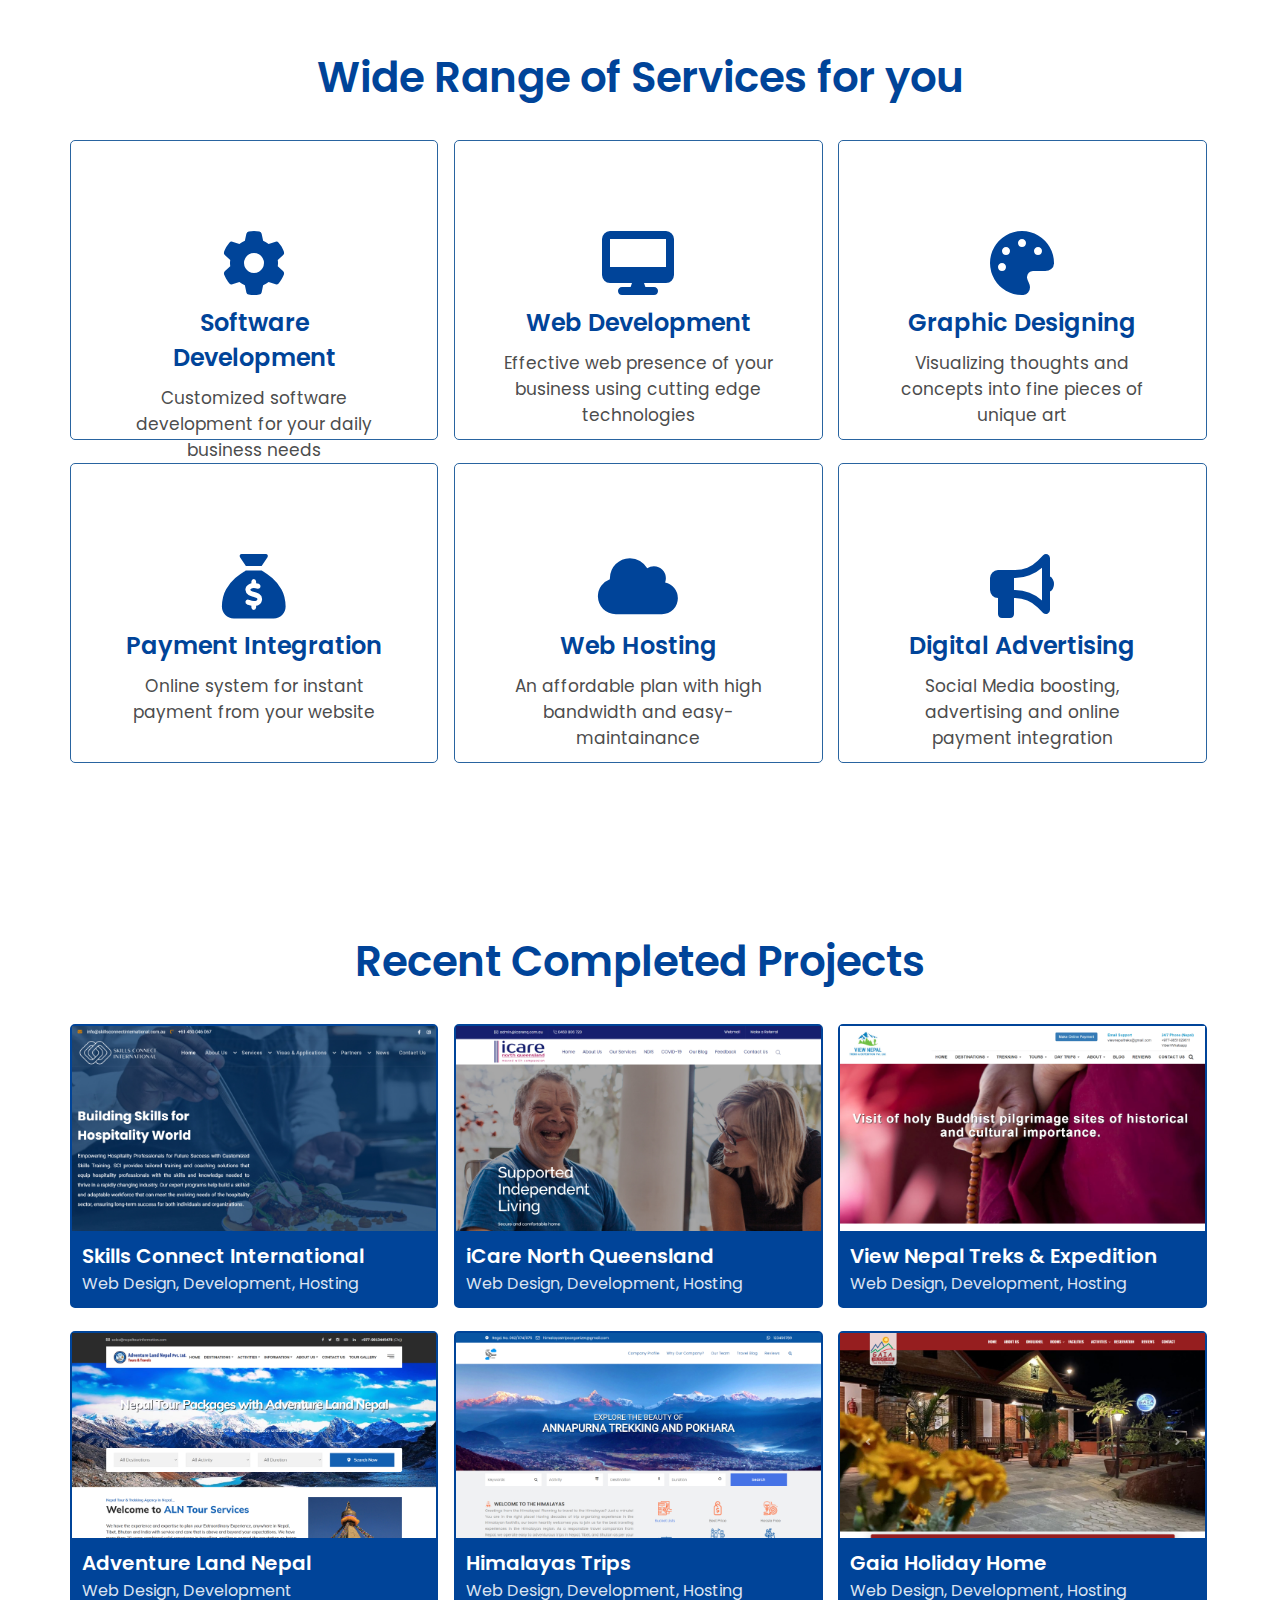
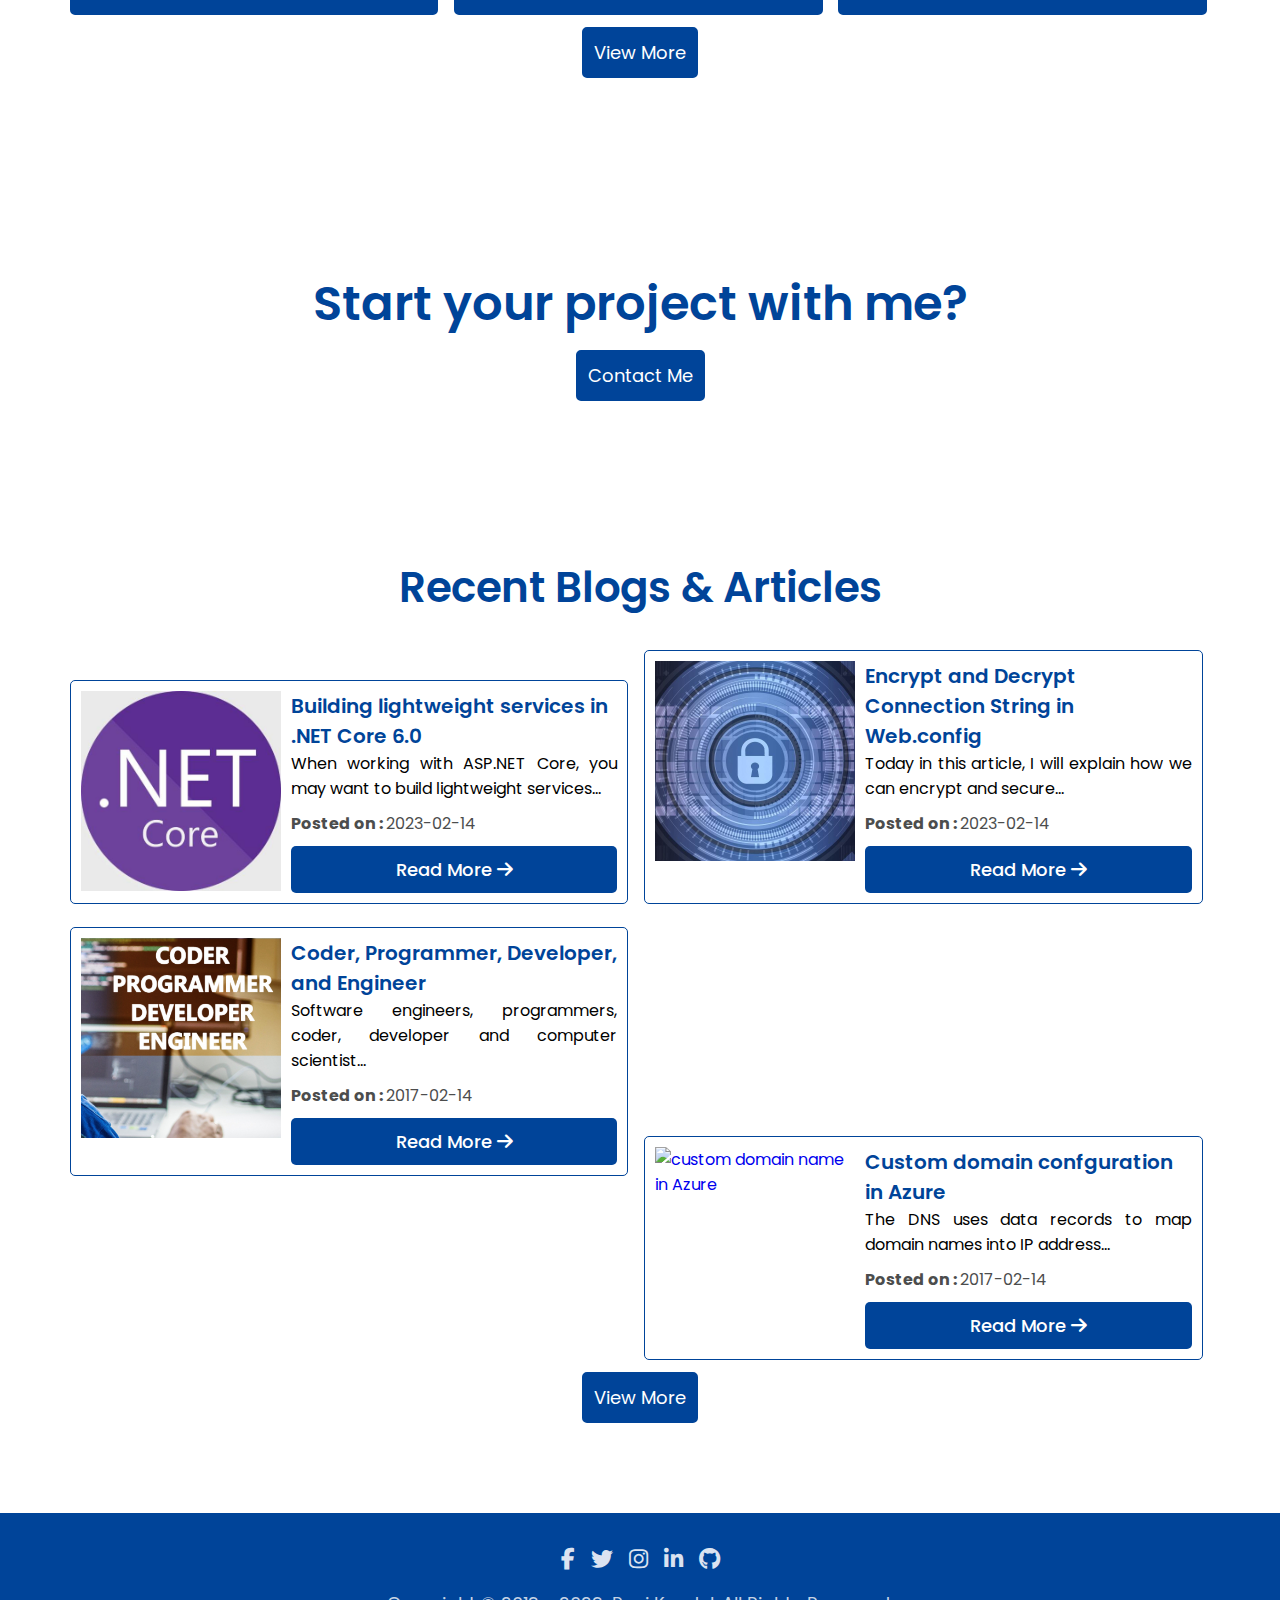
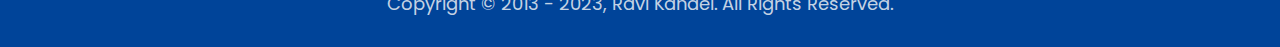
==== commit 52948753: "Update index.html" ====
--- a/index.html
+++ b/index.html
@@ -263,24 +263,21 @@
             </figure>
             <figure>
                 <a target="_blank"
-                    href="https://www.ravikandel.com.np/building-lightweight-services-in-asp-net-core-6/">
-                    <img src="images/blog1.jpg" alt="Building lightweight services
-                    in .NET Core 6.0" title="Click to Read Full Blog" />
+                    href="https://www.ravikandel.com.np/configuring-a-custom-domain-name-in-azure-app-service/">
+                    <img src="images/blog4.jpg" alt="custom domain name in Azure" title="Click to Read Full Blog" />
                 </a>
 
                 <figcaption>
                     <a target="_blank"
-                        href="https://www.ravikandel.com.np/building-lightweight-services-in-asp-net-core-6/">Building
-                        lightweight services
-                        in .NET Core 6.0
-                    </a>
-                    <p>When working with ASP.NET Core, you may want to build lightweight services...
+                        href="https://www.ravikandel.com.np/configuring-a-custom-domain-name-in-azure-app-service/">Custom domain confguration in Azure
+                    </a>
+                    <p>The DNS uses data records to map domain names into IP address...
                     </p>
                     <span>
                         <strong>Posted on : </strong><time datetime="2017-02-14">2017-02-14</time>
                     </span>
                     <a class="readmore" target="_blank"
-                        href="https://www.ravikandel.com.np/building-lightweight-services-in-asp-net-core-6/">Read
+                        href="https://www.ravikandel.com.np/configuring-a-custom-domain-name-in-azure-app-service/">Read
                         More <i class="fa fa-arrow-right"></i></a>
                 </figcaption>
             </figure>
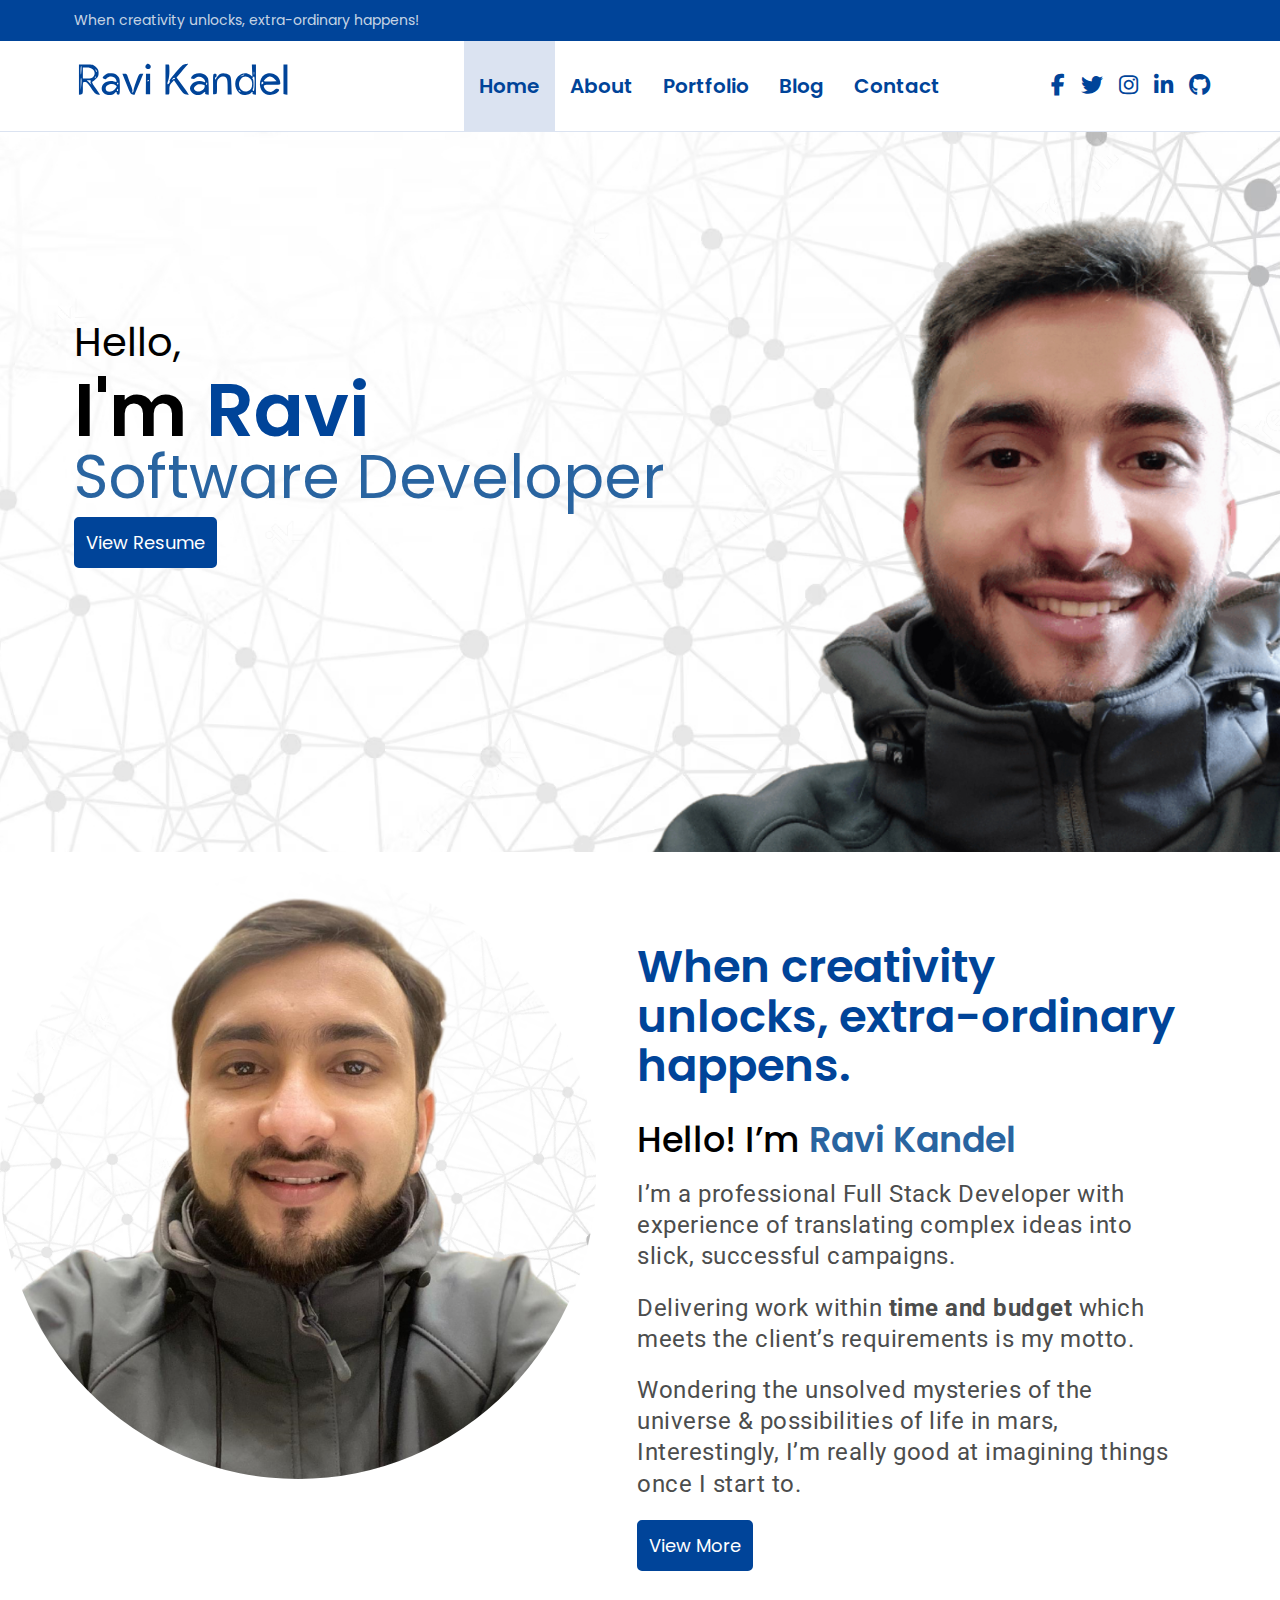
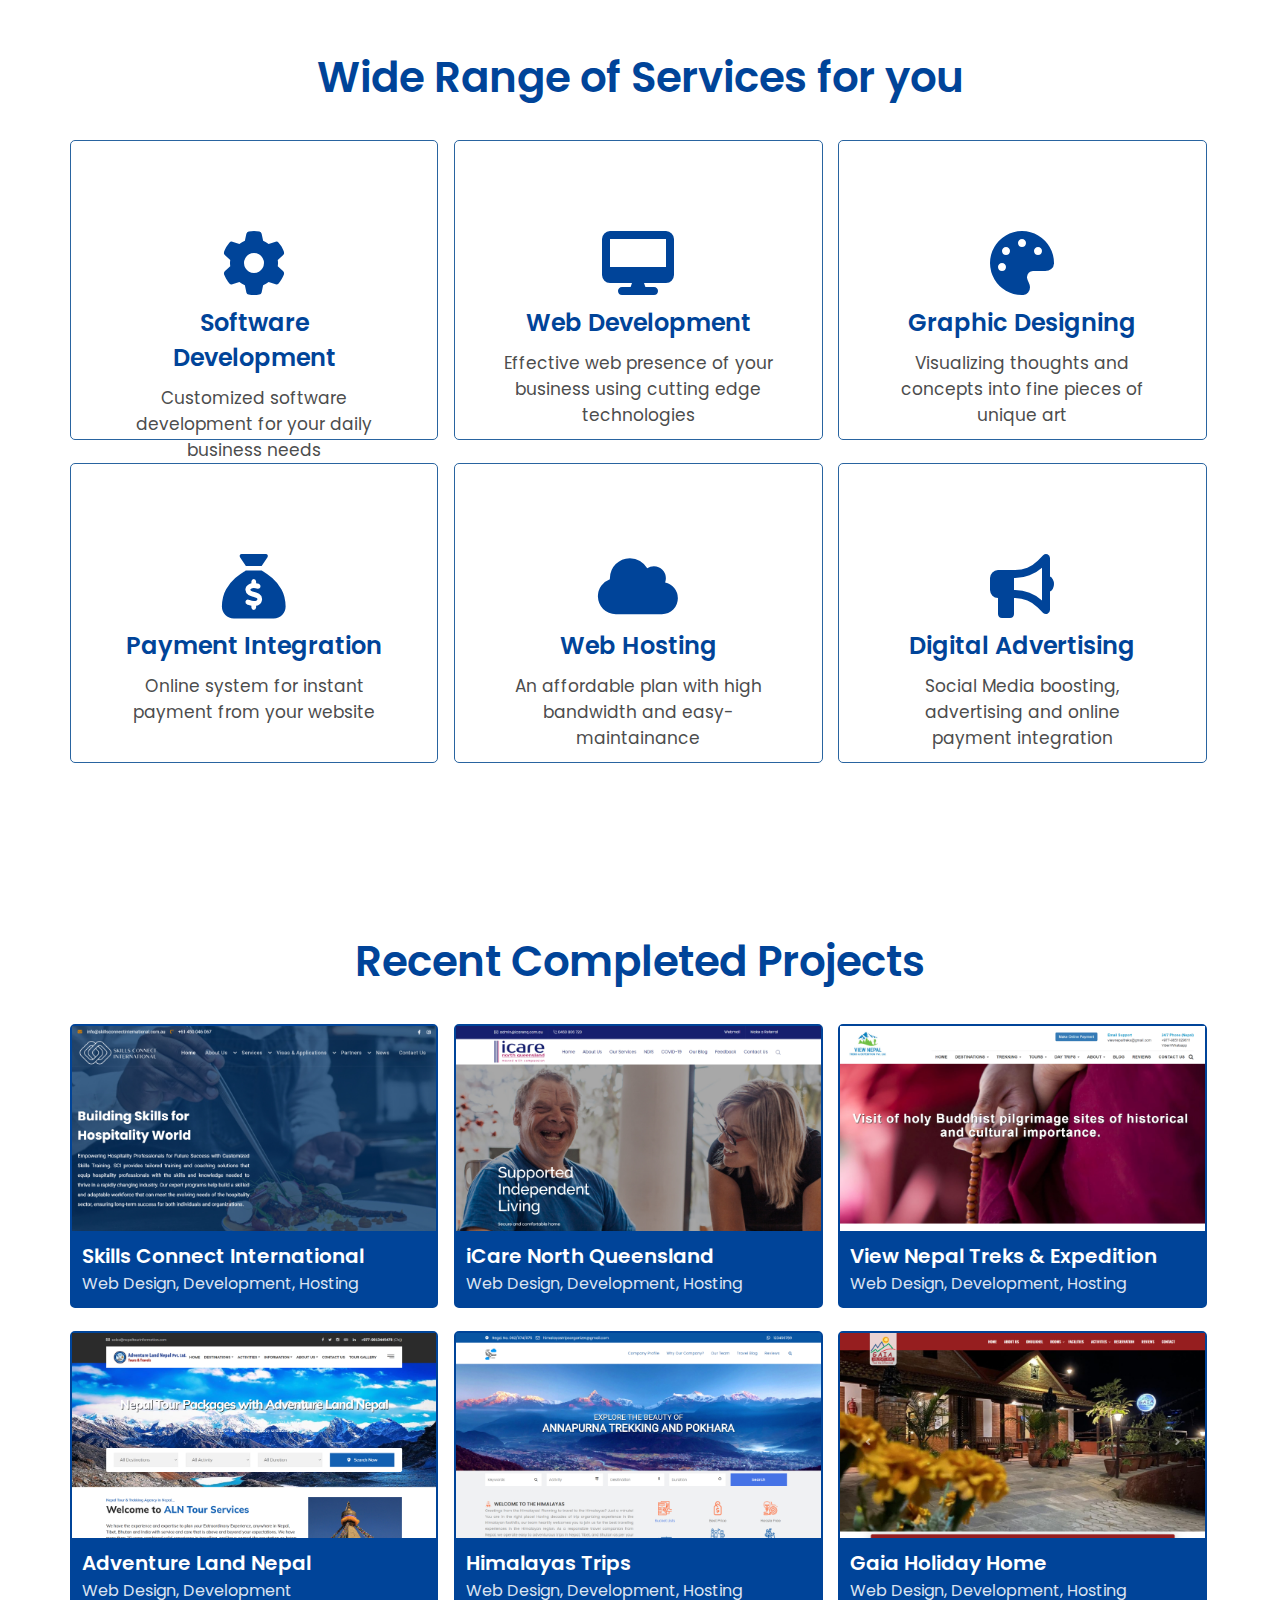
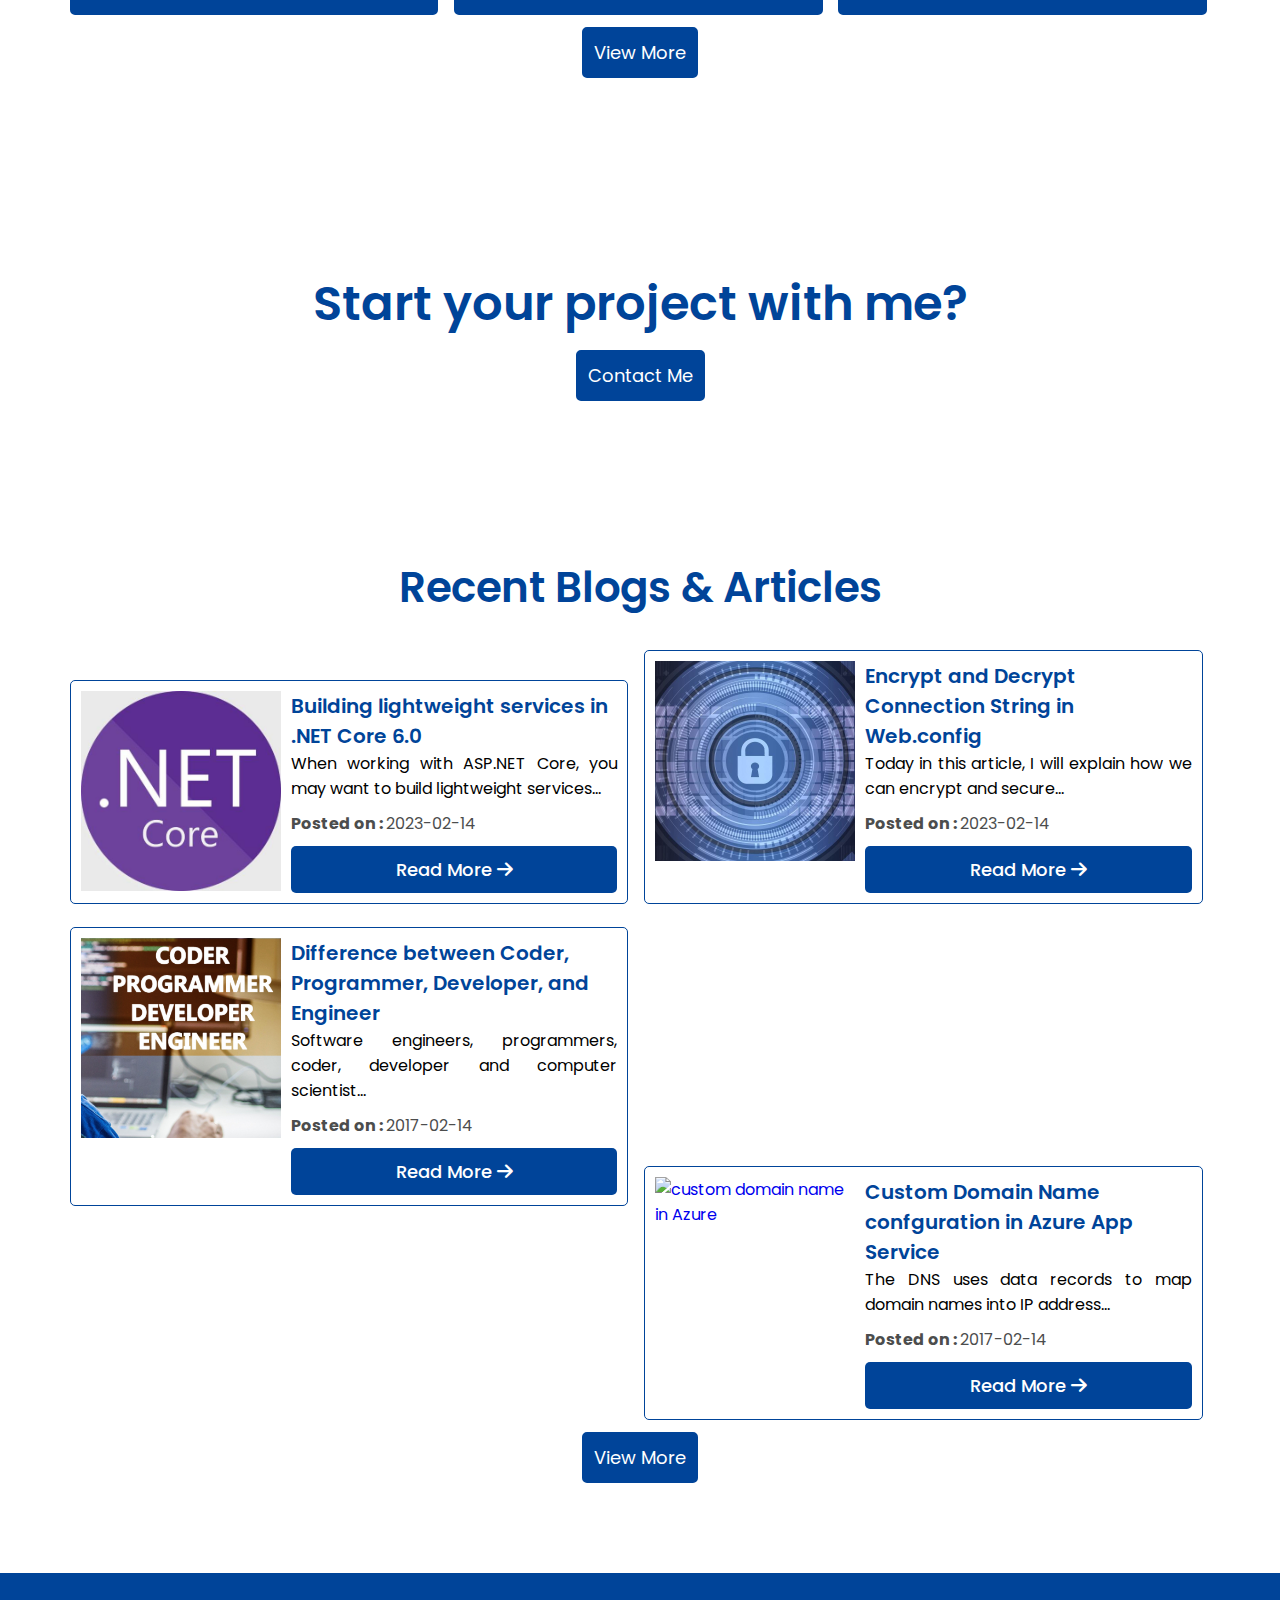
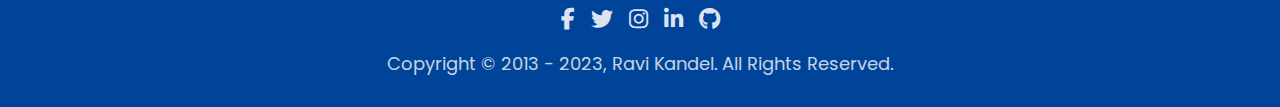
==== commit 140855a1: "Update index.html" ====
--- a/index.html
+++ b/index.html
@@ -249,7 +249,7 @@
 
                 <figcaption>
                     <a target="_blank"
-                        href="https://www.ravikandel.com.np/difference-between-a-coder-programmer-developer-and-engineer/">Coder, Programmer, Developer, and Engineer
+                        href="https://www.ravikandel.com.np/difference-between-a-coder-programmer-developer-and-engineer/">Difference between Coder, Programmer, Developer, and Engineer
                     </a>
                     <p>Software engineers, programmers, coder, developer and computer scientist...
                     </p>
@@ -269,7 +269,7 @@
 
                 <figcaption>
                     <a target="_blank"
-                        href="https://www.ravikandel.com.np/configuring-a-custom-domain-name-in-azure-app-service/">Custom domain confguration in Azure
+                        href="https://www.ravikandel.com.np/configuring-a-custom-domain-name-in-azure-app-service/">Custom Domain Name confguration in Azure App Service
                     </a>
                     <p>The DNS uses data records to map domain names into IP address...
                     </p>
